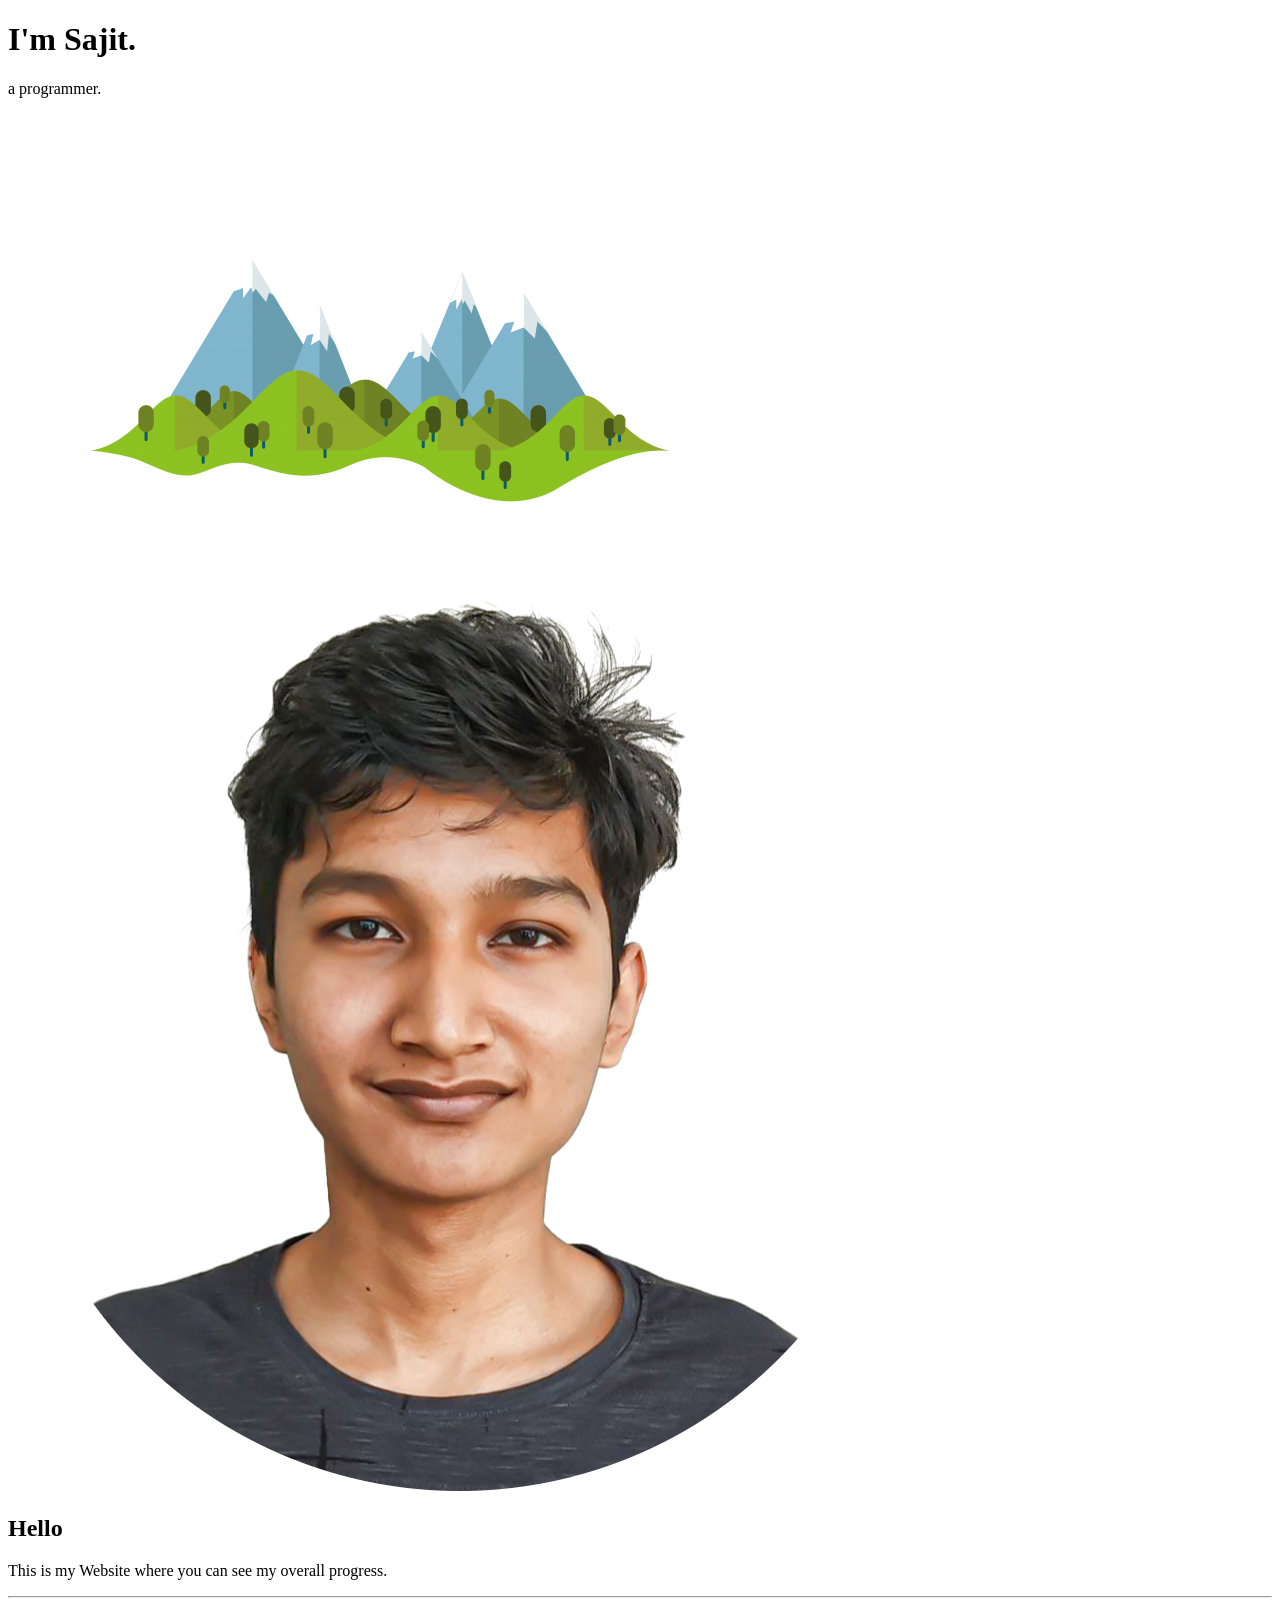
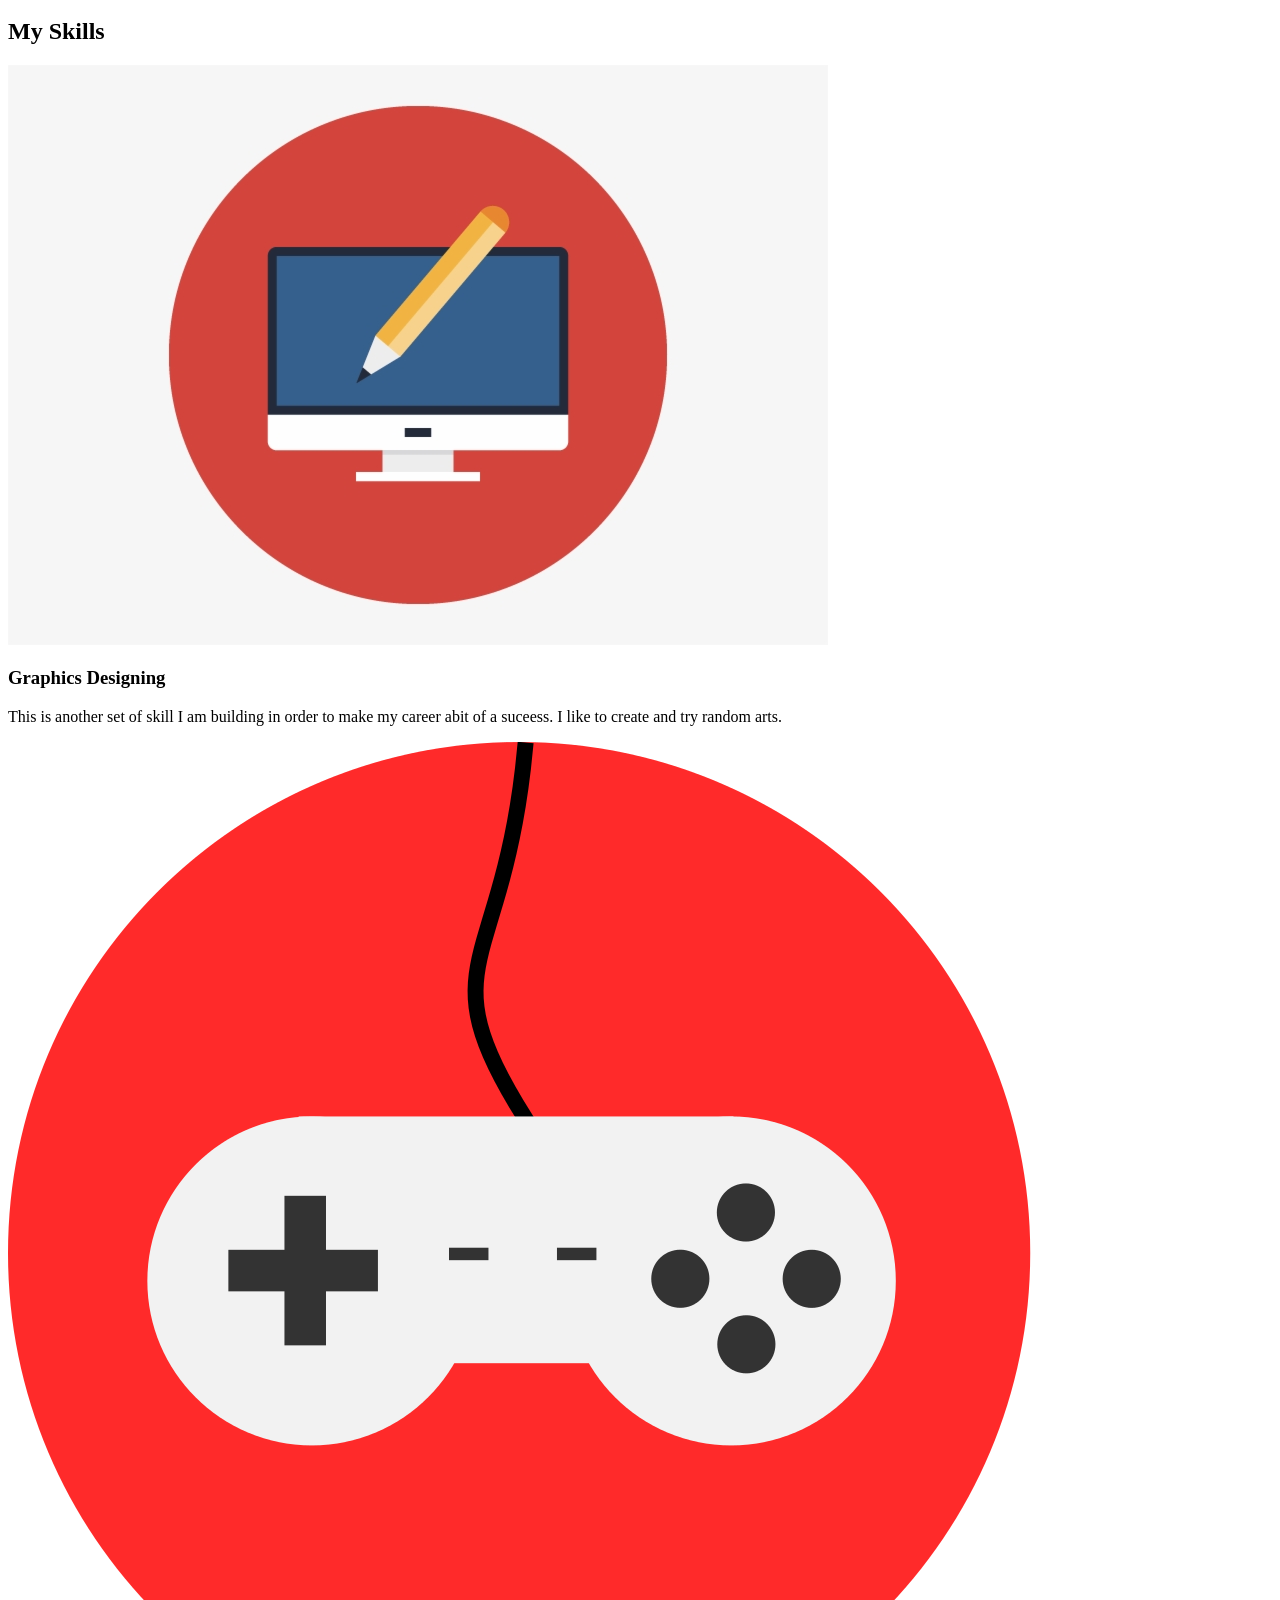
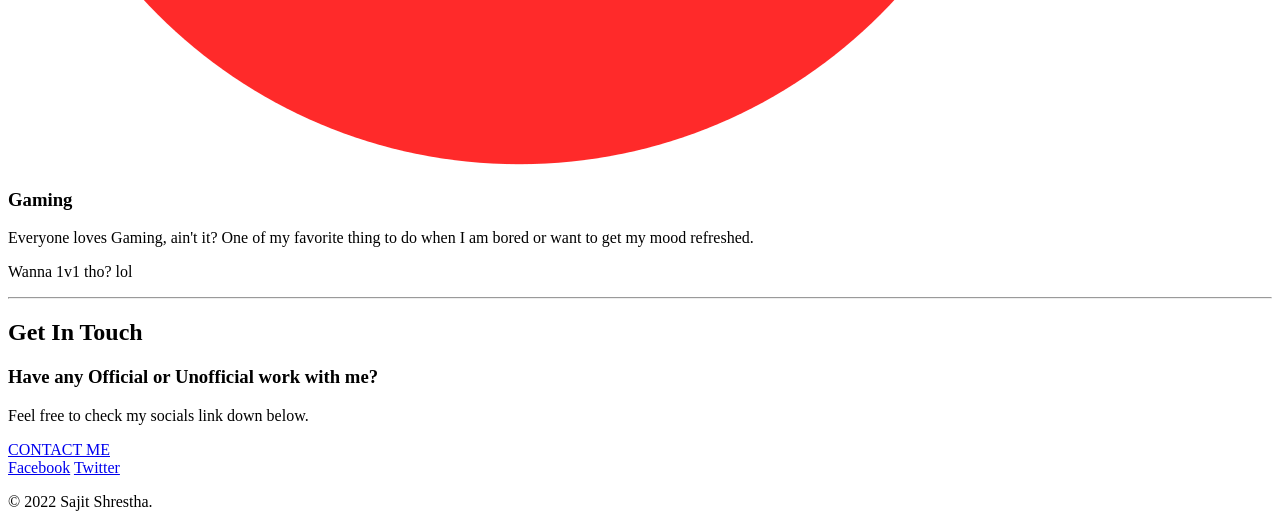
==== index.html @ 762455bf "Update index.html" ====
<!DOCTYPE html>
<html lang="en">
<head>
    <meta charset="UTF-8">
    <meta http-equiv="X-UA-Compatible" content="IE=edge">
    <meta name="viewport" content="width=device-width, initial-scale=1.0">
    <title>Sajit Shrestha</title>
<link rel="stylesheet" href="css/styles.css">
<link rel="icon" href="favicon.ico">
<link rel="preconnect" href="https://fonts.googleapis.com">
<link rel="preconnect" href="https://fonts.gstatic.com" crossorigin>
<link href="https://fonts.googleapis.com/css2?family=Merriweather:ital,wght@1,300&family=Sacramento&display=swap" rel="stylesheet">
</head>
<body>
    <div class="top-container">
        <h1>I'm Sajit.</h1>
        <p class="sub">a programmer.</p>
        <img src="kindpng_1345656.png" alt="mountains-img" class="mountain-img">
    </div>
    <div class="middle-container">
        <div class="profile">
          <img src="passport size photo-sajit-modified.png" alt="Sajit's photo" class="pic">
          <h2>Hello</h2>
        <p>This is my Website where you can see my overall progress.</p>
        </div>
        <hr>
        <div class="skills">
          <h2>My Skills</h2>
          <div class="skill-row">
            <img class="graph" src="grdesign.png" alt="Graphics-icon">
            <h3>Graphics Designing</h3>
            <p>This is another set of skill I am building in order to make my career abit of a suceess. I like to create and try random arts.</p>
          </div>
          <div class="skill-row">
            <img class="controller" src="Video-Game-Controller-Icon.svg.png" alt="Game-icon">
            <h3>Gaming</h3>
            <p>Everyone loves Gaming, ain't it? One of my favorite thing to do when I am bored or want to get my mood refreshed.</p>
            <p>Wanna 1v1 tho? lol</p>
        </div>
        </div>
        <hr>
        <div class="contact-me">
          <h2>Get In Touch</h2>
          <h3>Have any Official or Unofficial work with me?</h3>
          <p>Feel free to check my socials link down below.</p>
          <a href="mailto:sajitshrestha345@gmail.com">CONTACT ME</a>
        </div>
      </div>
      
      
      <div class="bottom-container">
        <a href="https://www.facebook.com/mesajit59" target="blank">Facebook</a>
        <a href="https://twitter.com/_aapkoachar_" target="blank">Twitter</a>
        <p>© 2022 Sajit Shrestha.</p>
      </div>
      
    
</body>
</html>
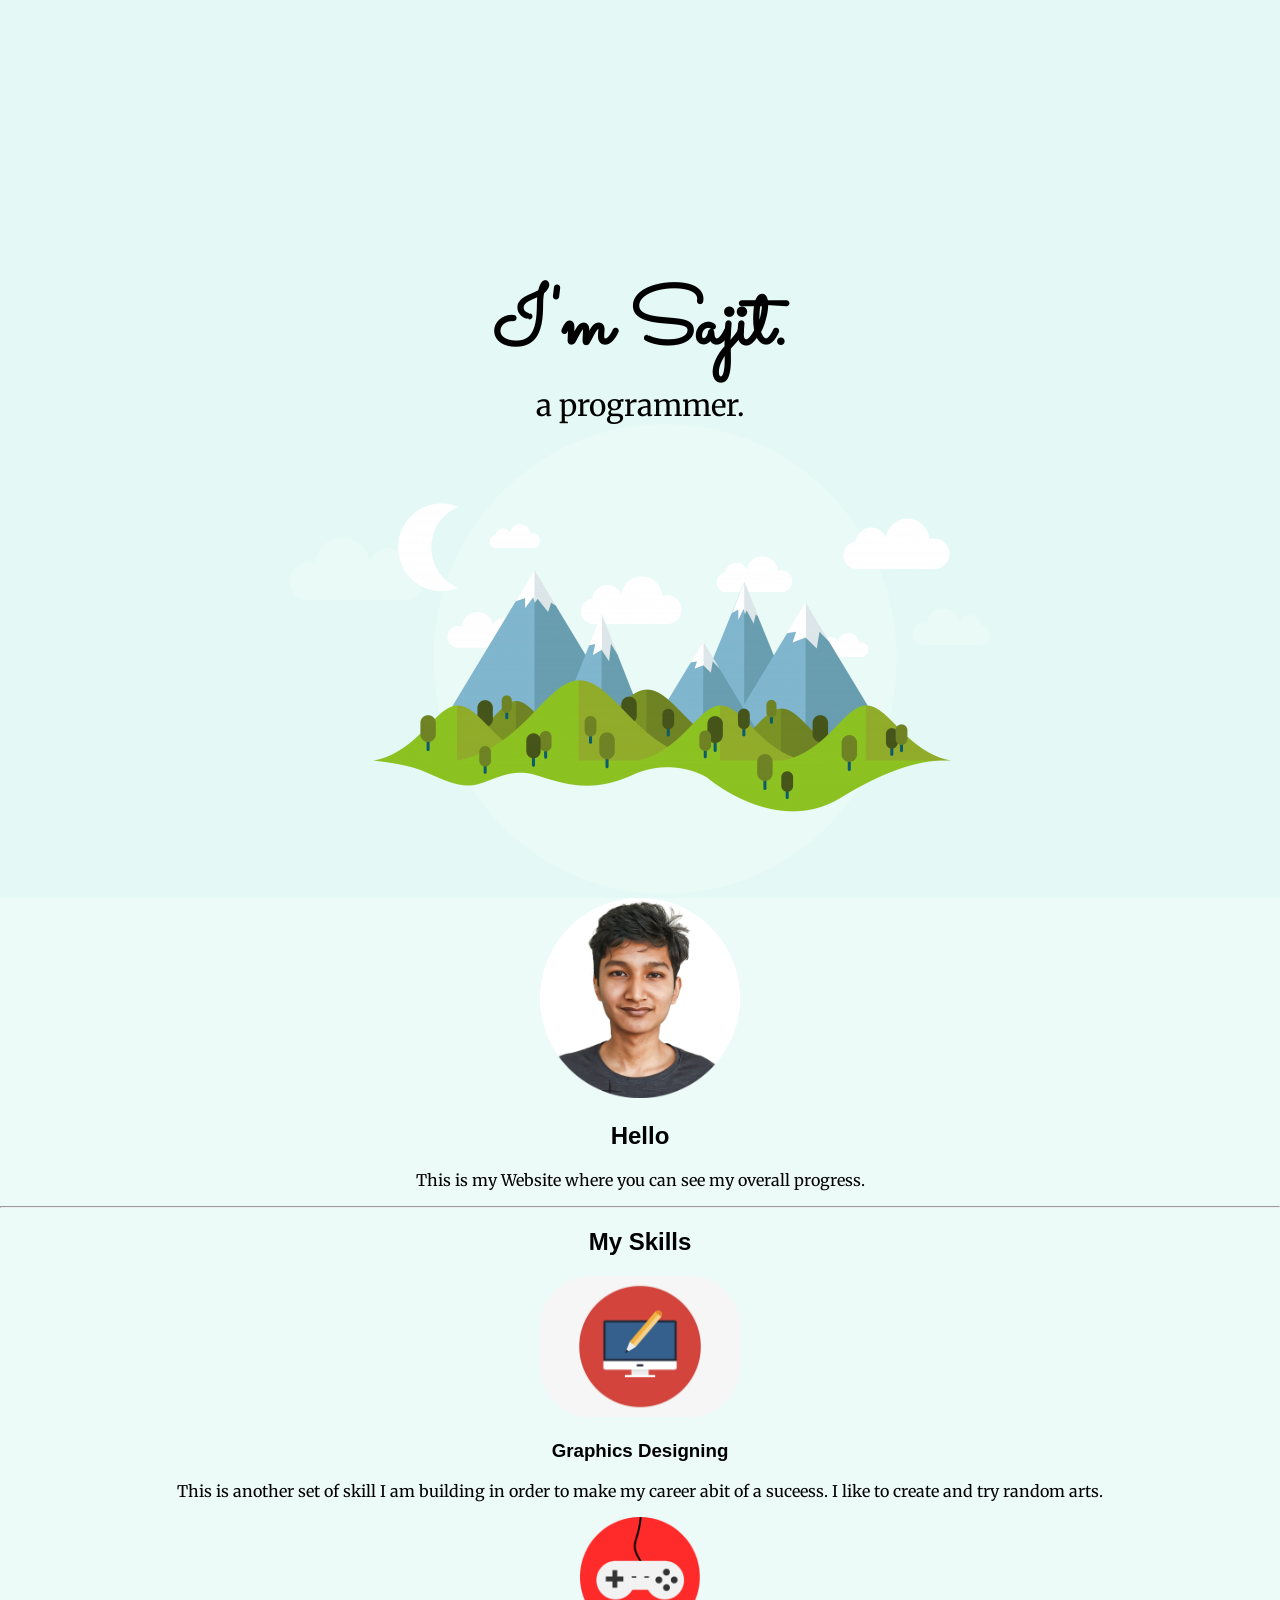
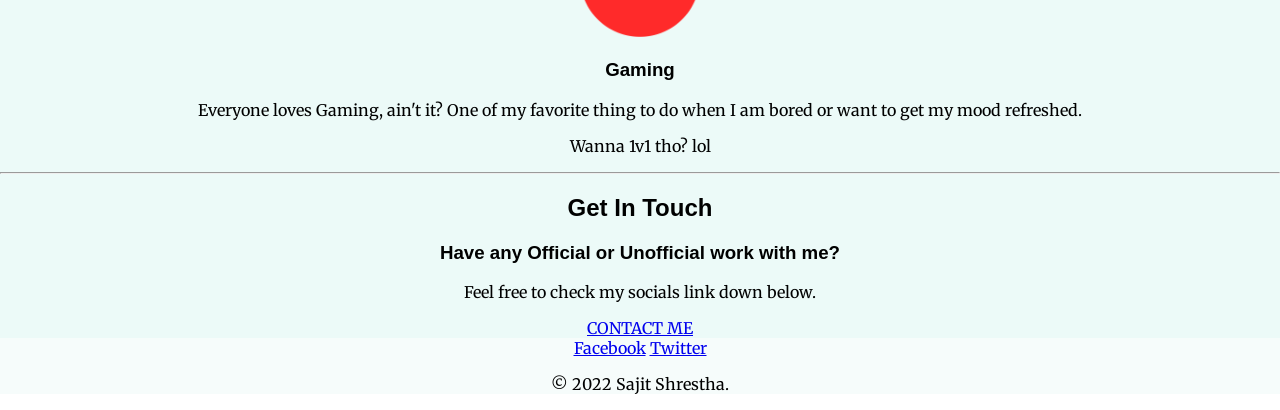
==== commit 2fd35b1b: "Update index.html" ====
--- a/index.html
+++ b/index.html
@@ -5,7 +5,7 @@
     <meta http-equiv="X-UA-Compatible" content="IE=edge">
     <meta name="viewport" content="width=device-width, initial-scale=1.0">
     <title>Sajit Shrestha</title>
-<link rel="stylesheet" href="css/styles.css">
+<link rel="stylesheet" href="styles.css">
 <link rel="icon" href="favicon.ico">
 <link rel="preconnect" href="https://fonts.googleapis.com">
 <link rel="preconnect" href="https://fonts.gstatic.com" crossorigin>
--- a/styles.css
+++ b/styles.css
@@ -0,0 +1,63 @@
+body{
+    margin:0;
+    text-align: center;
+    font-family: 'Merriweather', serif;
+
+
+}
+
+h1{
+    margin: 20px auto 0 auto;
+    font-size: 80px;
+    font-family: 'Sacramento', cursive;
+}
+
+h2{
+    font-family: 'Montserrat' , sans-serif;
+   
+}
+
+h3{
+    font-family: 'Montserrat' , sans-serif;
+}
+
+.sub{
+    font-size: 30px;
+    margin: 0 auto auto auto;
+}
+
+.top-container{
+    background-color: #e4f9f5;
+    position: relative;
+    padding: 250px 0 0 0;
+}
+
+.middle-container{
+background-color:#ecfaf8 ;
+}
+
+.bottom-container{
+    background-color:#f6fcfb
+}
+
+.mountain-img{
+    position:relative;
+
+}
+
+.pic{
+    border-radius: 50px;
+  width: 200px;
+}
+
+.graph{
+    border-radius: 50px;
+    width: 200px;
+}
+
+.controller{
+    border-radius: 50px;
+    width: 120px;
+}
+}
+
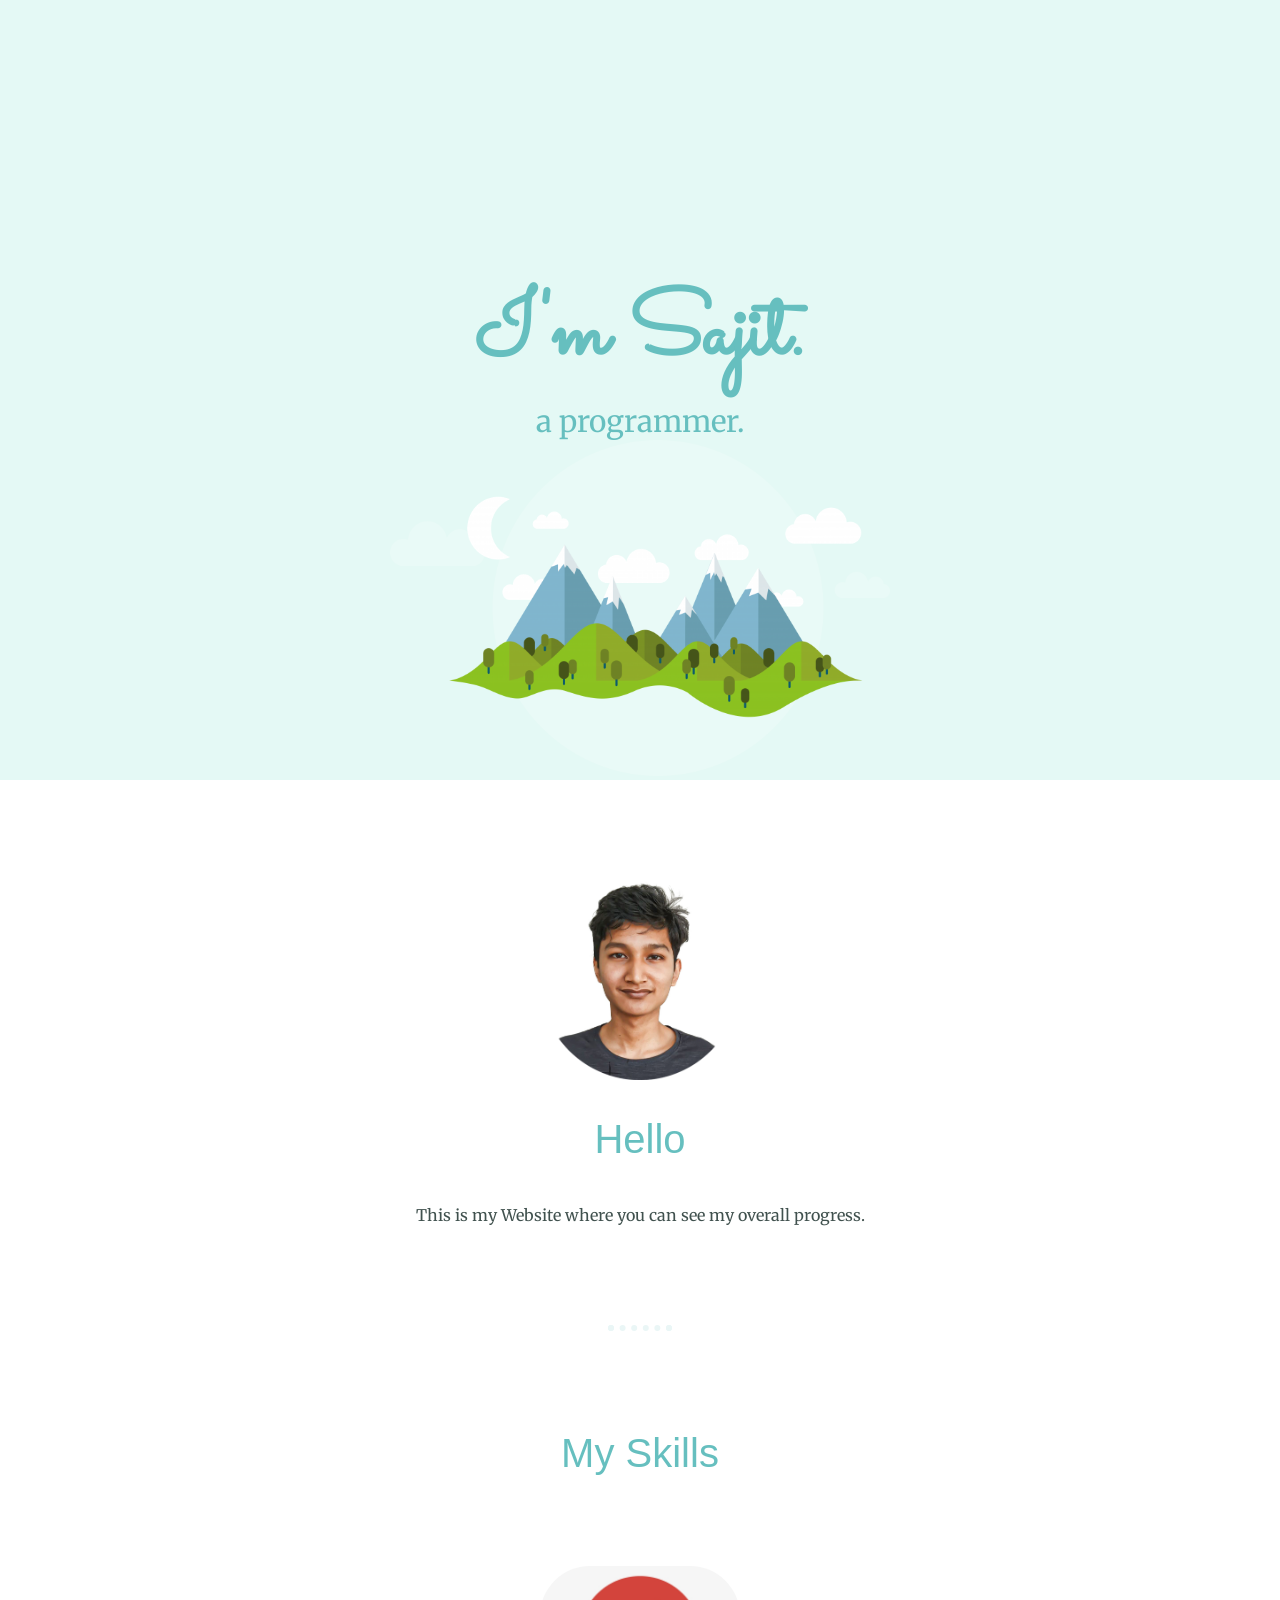
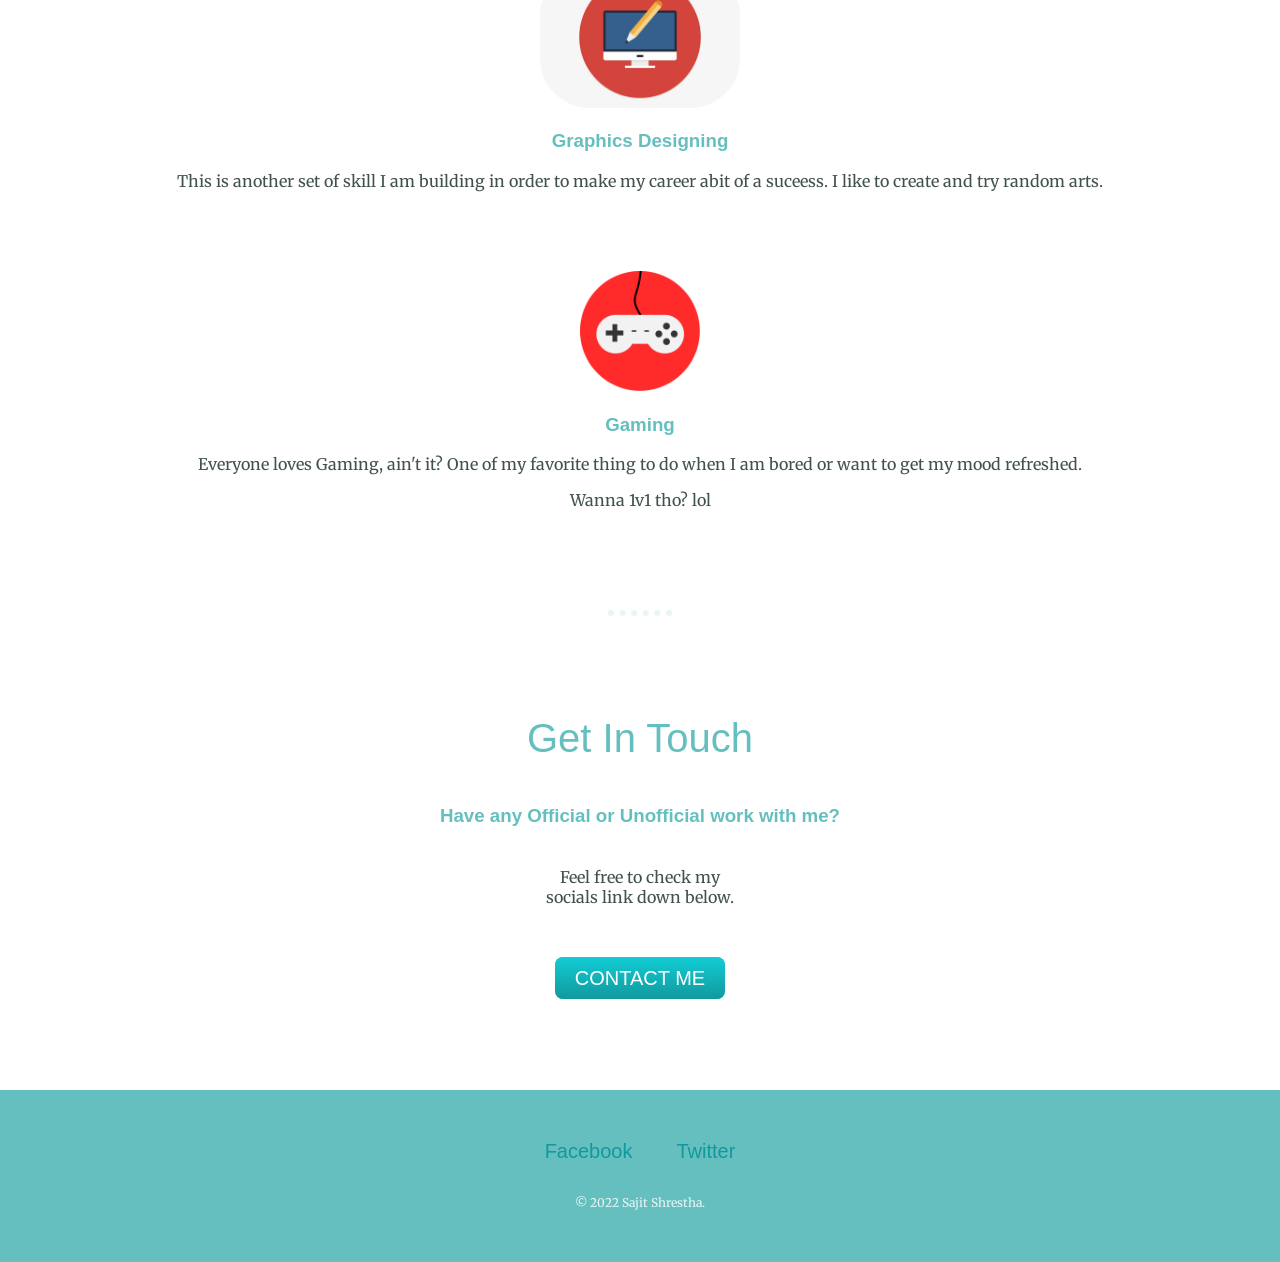
==== commit 71ce61f1: "Add files via upload" ====
--- a/index.html
+++ b/index.html
@@ -42,18 +42,18 @@
         <div class="contact-me">
           <h2>Get In Touch</h2>
           <h3>Have any Official or Unofficial work with me?</h3>
-          <p>Feel free to check my socials link down below.</p>
-          <a href="mailto:sajitshrestha345@gmail.com">CONTACT ME</a>
+          <p class="contact-me">Feel free to check my socials link down below.</p>
+          <a class="btn" href="mailto:sajitshrestha345@gmail.com">CONTACT ME</a>
         </div>
       </div>
       
       
       <div class="bottom-container">
-        <a href="https://www.facebook.com/mesajit59" target="blank">Facebook</a>
-        <a href="https://twitter.com/_aapkoachar_" target="blank">Twitter</a>
-        <p>© 2022 Sajit Shrestha.</p>
+        <a class="link" href="https://www.facebook.com/mesajit59" target="blank">Facebook</a>
+        <a class="link" href="https://twitter.com/_aapkoachar_" target="blank">Twitter</a>
+        <p class="copyright">© 2022 Sajit Shrestha.</p>
       </div>
       
     
 </body>
-</html> 
+</html> 
--- a/styles.css
+++ b/styles.css
@@ -2,29 +2,43 @@
     margin:0;
     text-align: center;
     font-family: 'Merriweather', serif;
-
+    padding: auto;
+color: #40514e;
 
 }
 
 h1{
     margin: 20px auto 0 auto;
-    font-size: 80px;
+    font-size: 5.625rem;
     font-family: 'Sacramento', cursive;
+    color: #66bfbf;
 }
 
 h2{
     font-family: 'Montserrat' , sans-serif;
-   
+    color: #66bfbf;
+    font-weight: normal;
+font-size: 2.5rem;
+     padding-bottom: 10px;
 }
+
 
 h3{
     font-family: 'Montserrat' , sans-serif;
+    color: #66bfbf;
 }
+
+p{
+    font-size: 1rem;
+}
+
 
 .sub{
     font-size: 30px;
     margin: 0 auto auto auto;
+    color: #66bfbf;
 }
+
 
 .top-container{
     background-color: #e4f9f5;
@@ -33,15 +47,17 @@
 }
 
 .middle-container{
-background-color:#ecfaf8 ;
+margin: 100px 0;
 }
 
 .bottom-container{
-    background-color:#f6fcfb
+    background-color:#66bfbf;
+    padding: 50px 0 20px;
 }
 
 .mountain-img{
-    position:relative;
+    border-radius: 50px;
+    width: 500px;
 
 }
 
@@ -53,11 +69,75 @@
 .graph{
     border-radius: 50px;
     width: 200px;
+    
 }
 
 .controller{
     border-radius: 50px;
     width: 120px;
 }
+
+.skill-row{
+    margin: 80px auto 80px auto;
 }
 
+hr{
+    border: dotted #eaf6f6 6px;
+    border-bottom: none;
+    width: 4%;
+    margin: 100px auto;
+}
+
+a{
+    color: #11999e;
+    font-family: 'Montserrat' , sans-serif;
+    margin: 10px 20px;
+    text-decoration: none;
+}
+
+a:hover{
+    color: #eaf6f6;
+}
+
+.copyright{
+    color: #eaf6f6;
+    font-size: 0.75rem;
+    padding: 20px 0;
+}
+
+.link{
+    font-size: 1.25rem;
+}
+
+.contact-me{
+    width: 40%;
+    margin: 40px auto 60px;
+}
+
+.btn {
+    background: #11cdd4;
+    background-image: -webkit-linear-gradient(top, #11cdd4, #11999e);
+    background-image: -moz-linear-gradient(top, #11cdd4, #11999e);
+    background-image: -ms-linear-gradient(top, #11cdd4, #11999e);
+    background-image: -o-linear-gradient(top, #11cdd4, #11999e);
+    background-image: linear-gradient(to bottom, #11cdd4, #11999e);
+    -webkit-border-radius: 8;
+    -moz-border-radius: 8;
+    border-radius: 8px;
+    font-family: 'Montserrat' , sans-serif;
+    color: #ffffff;
+    font-size: 20px;
+    padding: 10px 20px 10px 20px;
+    text-decoration: none;
+  }
+  
+  .btn:hover {
+    background: #30e3cb;
+    background-image: -webkit-linear-gradient(top, #30e3cb, #2bd4ad );
+    background-image: -moz-linear-gradient(top, #30e3cb, #2bd4ad );
+    background-image: -ms-linear-gradient(top, #30e3cb, #2bd4ad );
+    background-image: -o-linear-gradient(top, #30e3cb, #2bd4ad );
+    background-image: linear-gradient(to bottom, #30e3cb, #2bd4ad );
+    text-decoration: none;
+  }
+
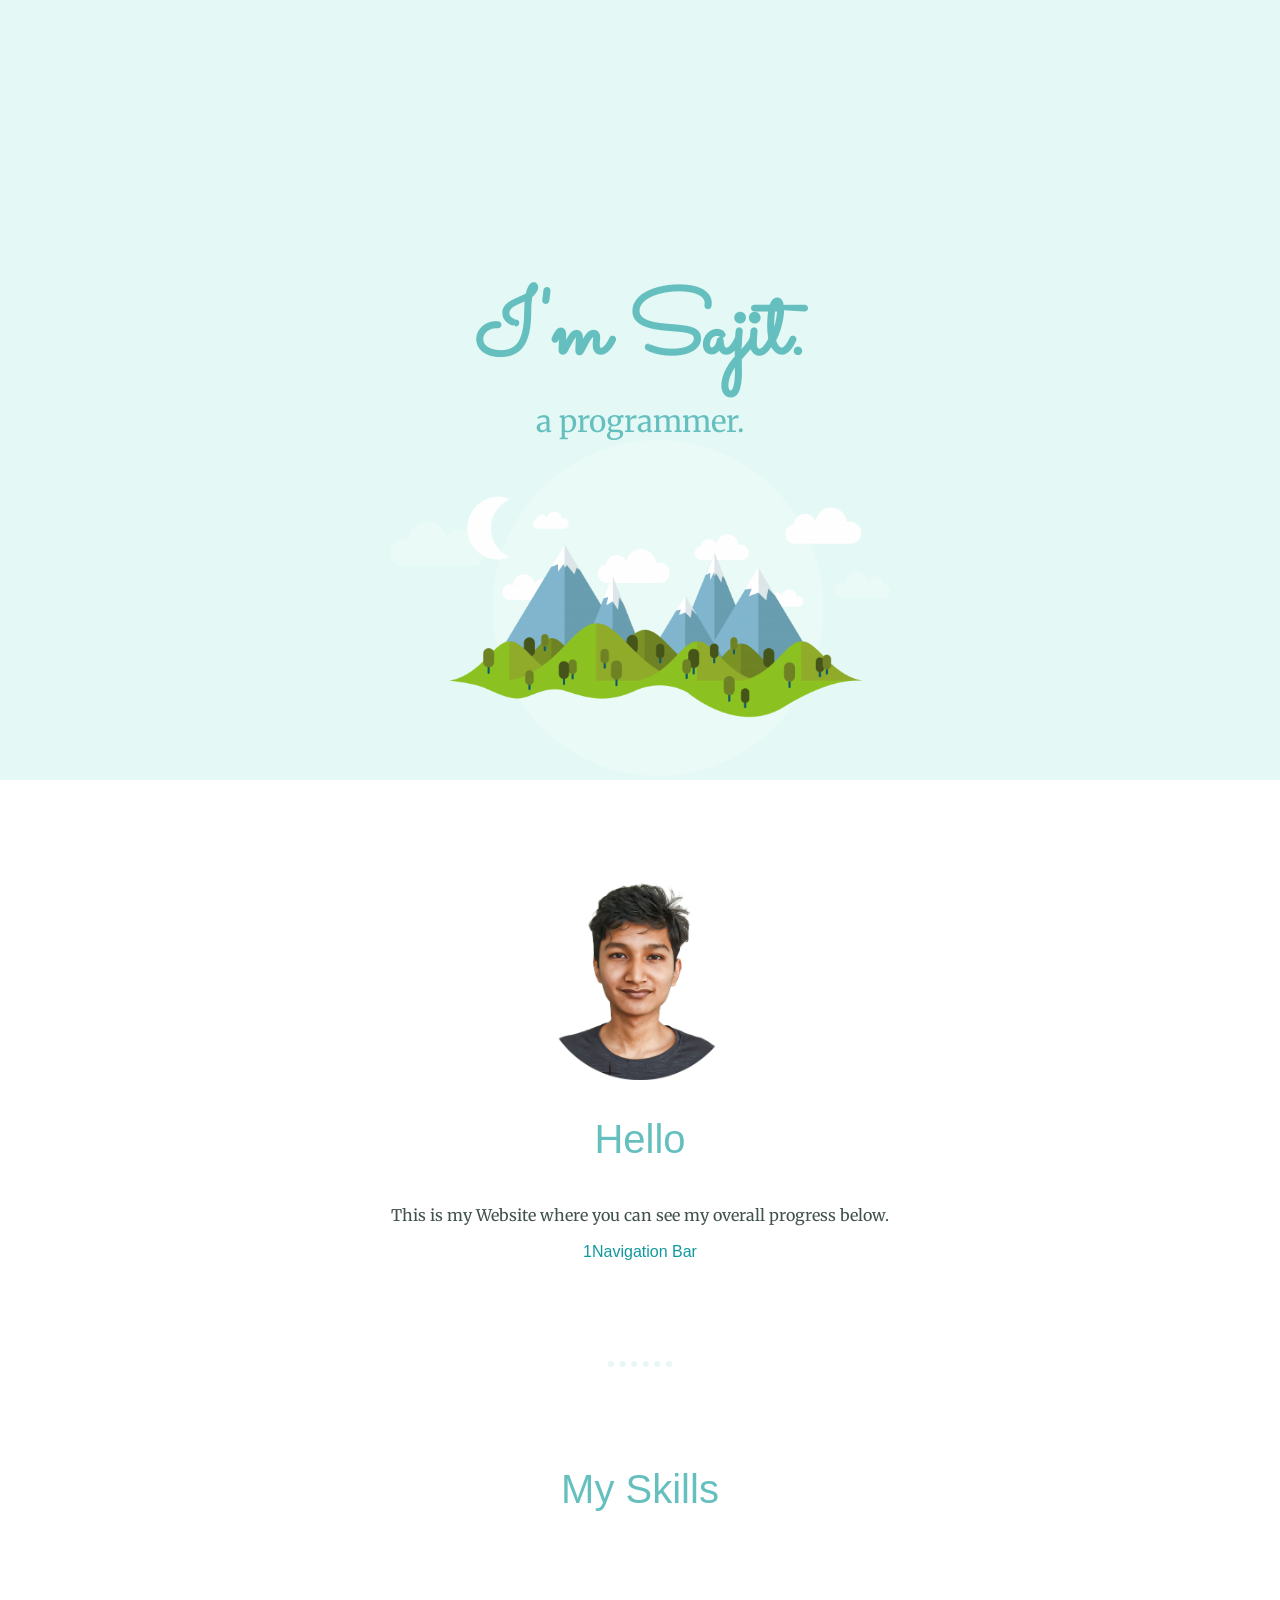
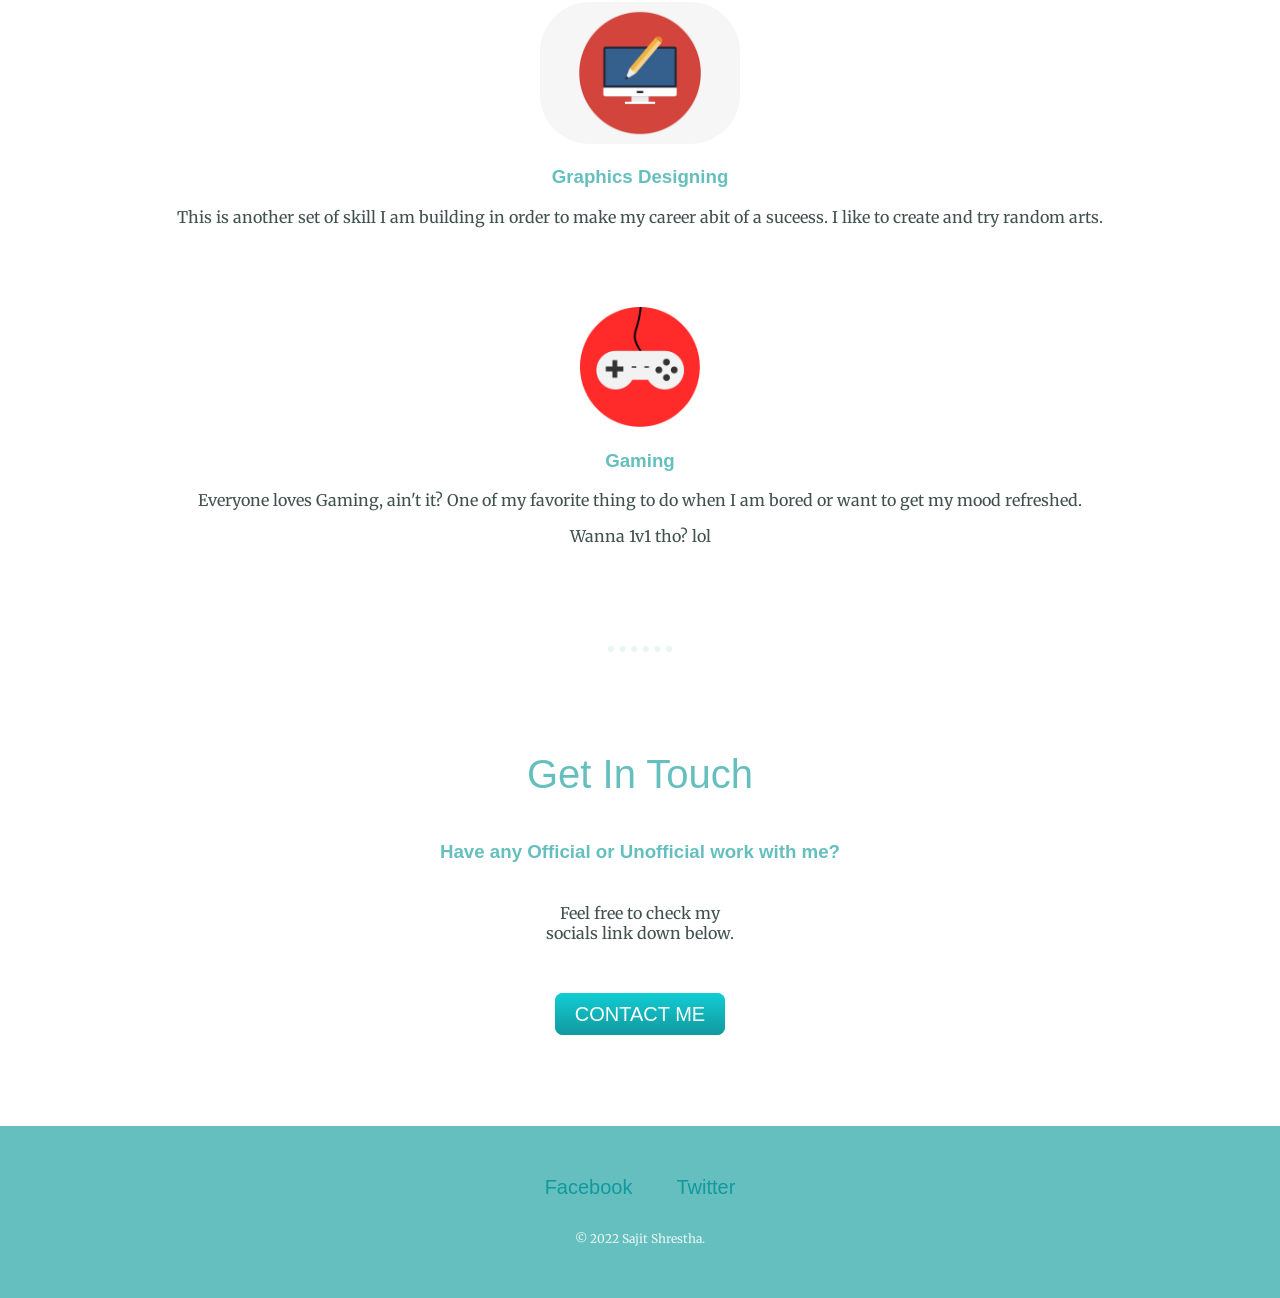
==== commit f72fbf6a: "Add files via upload" ====
--- a/index.html
+++ b/index.html
@@ -1,17 +1,17 @@
 <!DOCTYPE html>
 <html lang="en">
-<head>
+ <head>
     <meta charset="UTF-8">
     <meta http-equiv="X-UA-Compatible" content="IE=edge">
     <meta name="viewport" content="width=device-width, initial-scale=1.0">
     <title>Sajit Shrestha</title>
-<link rel="stylesheet" href="styles.css">
-<link rel="icon" href="favicon.ico">
-<link rel="preconnect" href="https://fonts.googleapis.com">
-<link rel="preconnect" href="https://fonts.gstatic.com" crossorigin>
-<link href="https://fonts.googleapis.com/css2?family=Merriweather:ital,wght@1,300&family=Sacramento&display=swap" rel="stylesheet">
-</head>
-<body>
+    <link rel="stylesheet" href="styles.css">
+    <link rel="icon" href="favicon.ico">
+    <link rel="preconnect" href="https://fonts.googleapis.com">
+    <link rel="preconnect" href="https://fonts.gstatic.com" crossorigin>
+    <link href="https://fonts.googleapis.com/css2?family=Merriweather:ital,wght@1,300&family=Sacramento&display=swap" rel="stylesheet">
+ </head>
+ <body>
     <div class="top-container">
         <h1>I'm Sajit.</h1>
         <p class="sub">a programmer.</p>
@@ -21,7 +21,8 @@
         <div class="profile">
           <img src="passport size photo-sajit-modified.png" alt="Sajit's photo" class="pic">
           <h2>Hello</h2>
-        <p>This is my Website where you can see my overall progress.</p>
+        <p>This is my Website where you can see my overall progress below.</p>
+        <a class="navigation" href="nav.html">1Navigation Bar</a>
         </div>
         <hr>
         <div class="skills">
@@ -55,5 +56,5 @@
       </div>
       
     
-</body>
+ </body>
 </html> 
--- a/styles.css
+++ b/styles.css
@@ -141,3 +141,7 @@
     text-decoration: none;
   }
 
+  .navigation:hover{
+      color: #19bac0;
+  }
+
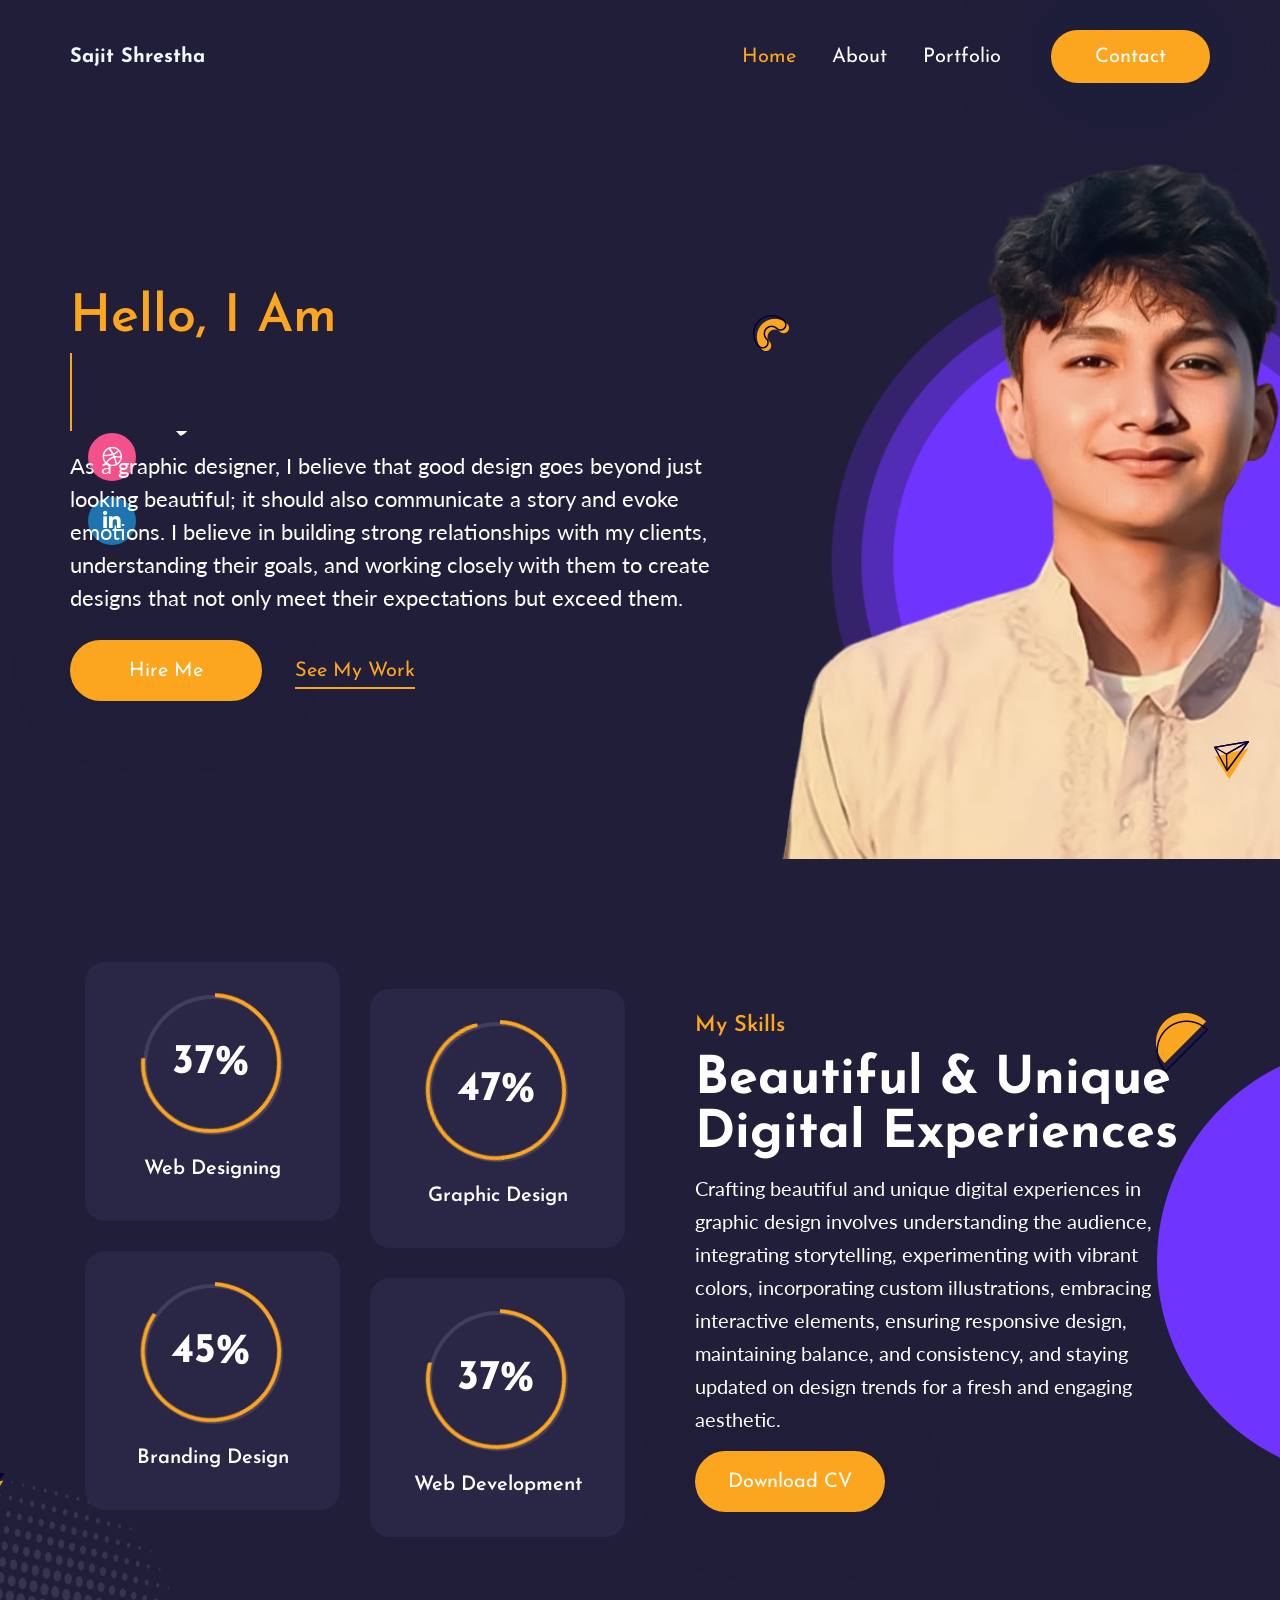
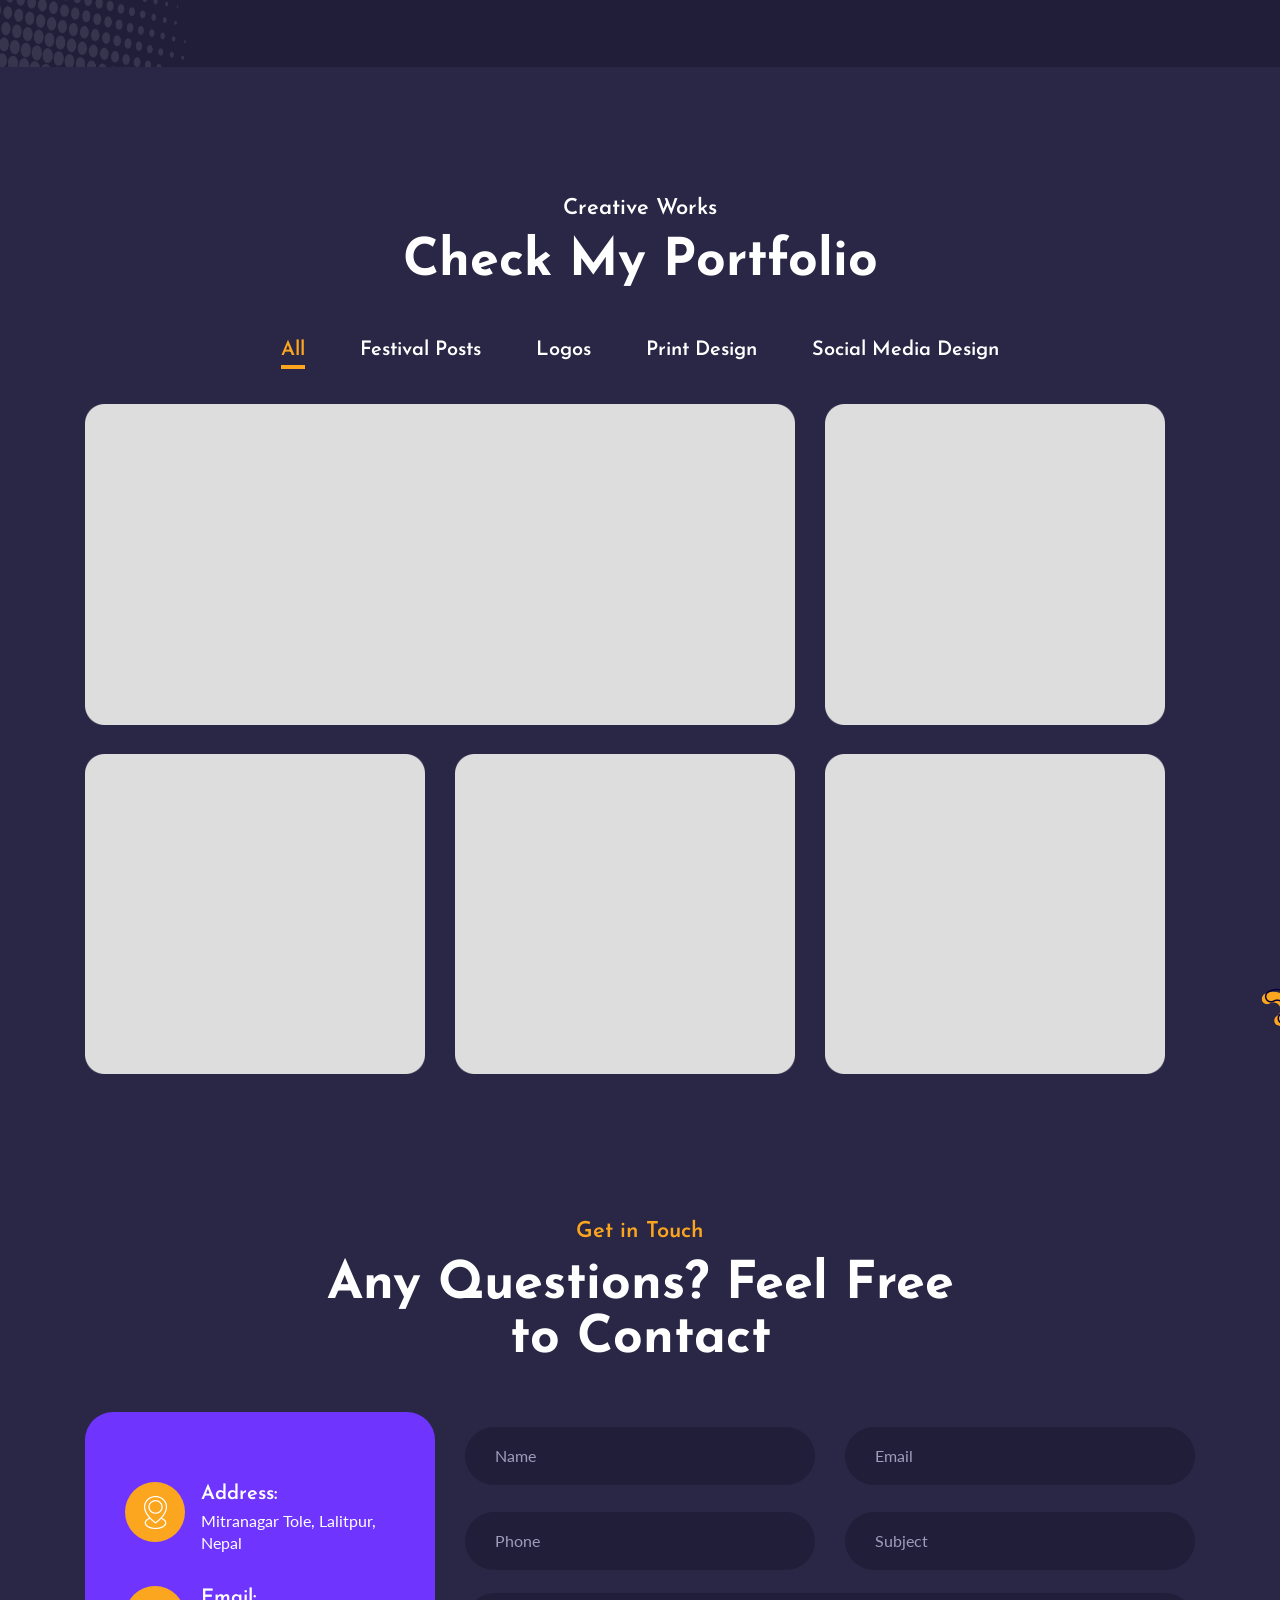
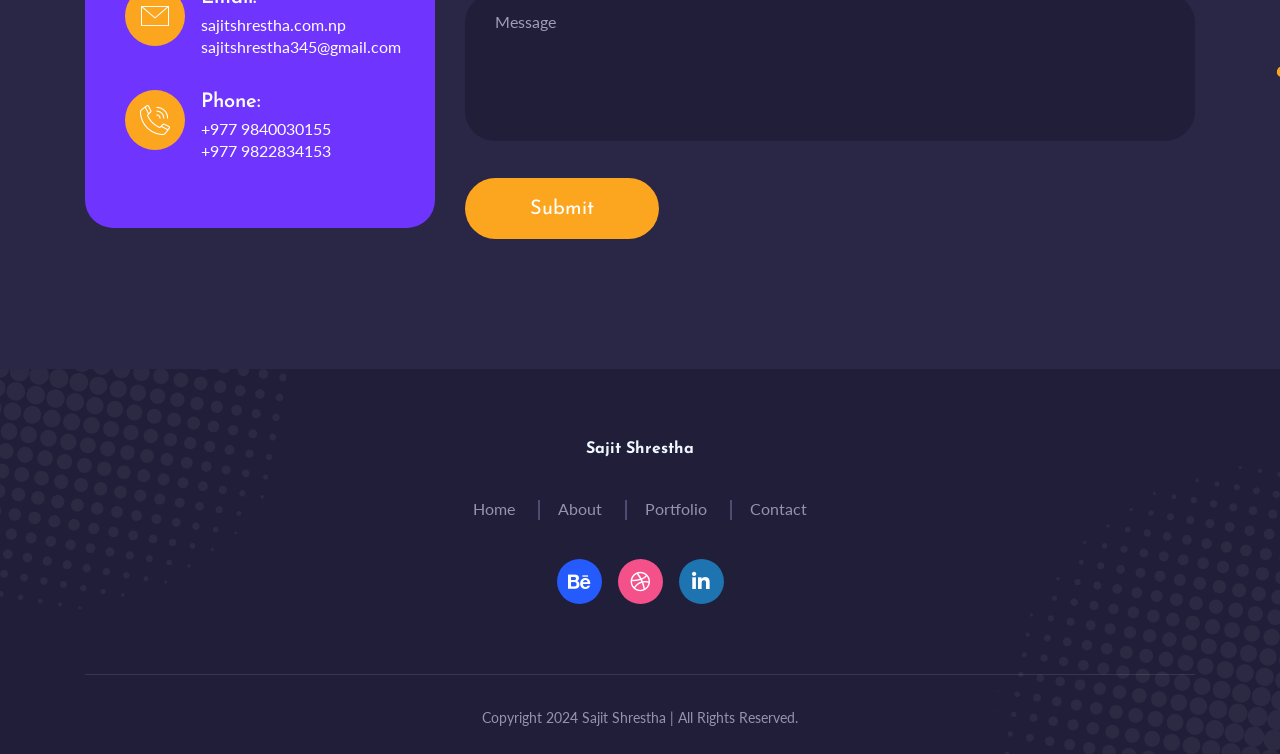
==== commit 5cd684d5: "add website" ====
--- a/index.html
+++ b/index.html
@@ -1,60 +1,644 @@
-<!DOCTYPE html>
-<html lang="en">
- <head>
-    <meta charset="UTF-8">
-    <meta http-equiv="X-UA-Compatible" content="IE=edge">
-    <meta name="viewport" content="width=device-width, initial-scale=1.0">
-    <title>Sajit Shrestha</title>
-    <link rel="stylesheet" href="styles.css">
-    <link rel="icon" href="favicon.ico">
-    <link rel="preconnect" href="https://fonts.googleapis.com">
-    <link rel="preconnect" href="https://fonts.gstatic.com" crossorigin>
-    <link href="https://fonts.googleapis.com/css2?family=Merriweather:ital,wght@1,300&family=Sacramento&display=swap" rel="stylesheet">
- </head>
- <body>
-    <div class="top-container">
-        <h1>I'm Sajit.</h1>
-        <p class="sub">a programmer.</p>
-        <img src="kindpng_1345656.png" alt="mountains-img" class="mountain-img">
-    </div>
-    <div class="middle-container">
-        <div class="profile">
-          <img src="passport size photo-sajit-modified.png" alt="Sajit's photo" class="pic">
-          <h2>Hello</h2>
-        <p>This is my Website where you can see my overall progress below.</p>
-        <a class="navigation" href="nav.html">1Navigation Bar</a>
-        </div>
-        <hr>
-        <div class="skills">
-          <h2>My Skills</h2>
-          <div class="skill-row">
-            <img class="graph" src="grdesign.png" alt="Graphics-icon">
-            <h3>Graphics Designing</h3>
-            <p>This is another set of skill I am building in order to make my career abit of a suceess. I like to create and try random arts.</p>
-          </div>
-          <div class="skill-row">
-            <img class="controller" src="Video-Game-Controller-Icon.svg.png" alt="Game-icon">
-            <h3>Gaming</h3>
-            <p>Everyone loves Gaming, ain't it? One of my favorite thing to do when I am bored or want to get my mood refreshed.</p>
-            <p>Wanna 1v1 tho? lol</p>
-        </div>
-        </div>
-        <hr>
-        <div class="contact-me">
-          <h2>Get In Touch</h2>
-          <h3>Have any Official or Unofficial work with me?</h3>
-          <p class="contact-me">Feel free to check my socials link down below.</p>
-          <a class="btn" href="mailto:sajitshrestha345@gmail.com">CONTACT ME</a>
-        </div>
-      </div>
-      
-      
-      <div class="bottom-container">
-        <a class="link" href="https://www.facebook.com/mesajit59" target="blank">Facebook</a>
-        <a class="link" href="https://twitter.com/_aapkoachar_" target="blank">Twitter</a>
-        <p class="copyright">© 2022 Sajit Shrestha.</p>
-      </div>
-      
-    
- </body>
-</html> +<!DOCTYPE html>
+<html lang="zxx">
+   <head>
+      <meta name="viewport" content="width=device-width, initial-scale=1">
+      <meta http-equiv="Content-Type" content="text/html; charset=utf-8"/>
+      <link rel="stylesheet" href="assets/css/animate.css">
+      <link rel="stylesheet" href="https://pro.fontawesome.com/releases/v5.10.0/css/all.css" integrity="sha384-AYmEC3Yw5cVb3ZcuHtOA93w35dYTsvhLPVnYs9eStHfGJvOvKxVfELGroGkvsg+p" crossorigin="anonymous"/>
+      <link rel="stylesheet" href="assets/bootstarp/bootstrap.min.css">
+      <link rel="stylesheet" href="assets/css/super-classes.css">
+      <link rel="stylesheet" href="assets/css/style.css">
+      <link rel="stylesheet" href="assets/css/mobile.css">
+      <title>Sajit Shrestha</title>
+   </head>
+   <body>
+      <!---header-and-banner-section-->
+      <div class="header-and-banner-con w-100 float-left position-relative">
+         <div class="header-and-banner-inner-con">
+            <header class="main-header">
+               <!--navbar-start-->
+               <div class="container pl-0 pr-0">
+                  <div class="header-con">
+                     <nav class="navbar navbar-expand-lg navbar-light p-0">
+                        <a class="navbar-brand p-0" href="index.html">
+                           <b style="color: aliceblue;">Sajit Shrestha</b>
+                        <!-- <img src="assets/image/logo-img.png" alt="logo-img" class="img-fluid">  -->
+                        </a>
+                        <button class="navbar-toggler p-0 collapsed" type="button" data-toggle="collapse" data-target="#navbarSupportedContent" aria-controls="navbarSupportedContent" aria-expanded="false" aria-label="Toggle navigation">
+                        <span class="navbar-toggler-icon"></span>
+                        <span class="navbar-toggler-icon"></span>
+                        <span class="navbar-toggler-icon"></span>
+                        </button>
+                        <div class="collapse navbar-collapse justify-content-end" id="navbarSupportedContent">
+                           <ul class="navbar-nav ml-auto">
+                              <li class="nav-item active pl-0">
+                                 <a class="nav-link p-0 is-active" href="index.html">Home<span class="sr-only">(current)</span></a>
+                              </li>
+                           
+                              <li class="nav-item">
+                                 <a class="nav-link p-0" href="#about-con">About</a>
+                              </li>
+                              <li class="nav-item">
+                                 <a class="nav-link p-0" href="#Portfolio">Portfolio</a>
+                              </li>
+                              
+                  
+                           </ul>
+                           <div class="d-inline-block contact">
+                              <a href="#Contact">Contact</a>
+                           </div>
+                        </div>
+                     </nav>
+                  </div>
+               </div>
+               <!--navbar-end-->
+            </header>
+            <section class="banner-main-con" id="home">
+               <div class="container pl-0 pr-0">
+                  <!--banner-start-->
+                  <div class="footer-social-icon banner-social-icon mb-0">
+                     <ul class="mb-0 list-unstyled">
+                        <li class="">
+                           <a href="https://www.behance.net/sajitshrestha"><i class="fab fa-behance d-flex align-items-center justify-content-center"></i></a>
+                        </li>
+                        <li class="mt-3 mb-3">
+                           <a href="https://dribbble.com/mesajit"><i class="fab fa-dribbble d-flex align-items-center justify-content-center ml-0 mr-0 "></i></a>
+                        </li>
+                        <li class="">
+                           <a href="https://www.linkedin.com/in/sajitshrestha/"><i class="fab fa-linkedin-in d-flex align-items-center justify-content-center"></i></a>
+                        </li>
+                     </ul>
+                  </div>
+                  <div class="banner-con text-lg-left text-center">
+                     <div class="row">
+                        <div class="col-lg-7 col-sm-12 d-flex justify-content-center flex-column">
+                           <div class="banner-left-con wow slideInLeft">
+                              <div class="banner-heading">
+                                 <h2>Hello, I Am</h2>                                 
+                                 <ul class="dynamic-txts">
+                                    <li><h1>Sajit Shrestha</h1></li>
+                                    <li><h1>Sajit Shrestha</h1></li>
+                                    <li><h1>Sajit Shrestha</h1></li>
+                                    <li><h1>Sajit Shrestha</h1></li>
+                                  </ul>
+                                 <p>As a graphic designer, I believe that good design goes beyond just looking beautiful; it should also communicate a story and evoke emotions. I believe in building strong relationships with my clients, understanding their goals, and working closely with them to create designs that not only meet their expectations but exceed them.
+                                 </p>
+                              </div>
+                              <div class="banner-btn generic-btn d-inline-block">
+                                 <a href="#Contact">Hire Me</a>
+                              </div>
+                              <a href="#Portfolio" class="See-btn">See My Work</a>
+                           </div>
+                        </div>
+                        <div class="col-lg-5 col-sm-12">
+                           <div class="banner-right-con position-relative wow slideInRight" id="banner-right-con">
+                              <figure class="mb-0">
+                                 <img src="assets/image/PROFILESAJIT-PNG.png" alt="banner-right-img" id="banner-right-img">
+                              </figure>
+                           
+                           
+                              <div class="cursor"></div>
+                              <div class="cursor2"></div>
+                           </div>
+                        </div>
+                     </div>
+                  </div>
+                  <!--banner-end-->
+               </div>
+            </section>
+         </div>
+      </div>
+      <!---header-and-banner-section-->
+      <!-- skill section -->
+      <section class="w-100 float-left skill-con padding-top padding-bottom position-relative" id="about-con">
+         <figure class="mb-0 myskils">
+            <img src="./assets/image/myskills-left-img.png" alt="">
+         </figure>
+         <div class="container">
+            <div class="skill-inner-con position-relative">
+               <div class="row">
+                  <div class="col-lg-6 order-lg-0 order-2">
+                     <div class="skill-left-con text-center wow slideInLeft" >
+                        <div class="row service-skill-sttaf-con">
+                           <div class="col-lg-6 col-md-6 col-sm-6 col-12">
+                              <div class="skill-left-item-con">
+                                 <div class="circle-wrap firstPercentage">
+                                    <div class="circle">
+                                       <div class="mask full">
+                                          <div class="fill"></div>
+                                       </div>
+                                       <div class="mask half">
+                                          <div class="fill"></div>
+                                       </div>
+                                       <div class="inside-circle">
+                                          <div class="service-skill-sttaf-item-con">
+                                             <div class="service-skill-sttaf-item-title service-skill-sttaf-item1-con d-flex align-items-center justify-content-center">
+                                                <h4 class="d-table-cell align-middle mb-0 text-center count">70</h4>
+                                                <span class="static-txt2">%</span>
+                                             </div>
+                                          </div>
+                                       </div>
+                                    </div>
+                                 </div>
+                                 <div class="service-skill-sttaf-item-heading">
+                                    <p class="mb-0">Web Designing</p>
+                                 </div>
+                              </div>
+                           </div>
+                           <div class="col-lg-6 col-md-6 col-sm-6 col-12">
+                              <div class="skill-left-item-con">
+                                 <div class="circle-wrap secondPercentage">
+                                    <div class="circle">
+                                       <div class="mask full">
+                                          <div class="fill"></div>
+                                       </div>
+                                       <div class="mask half">
+                                          <div class="fill"></div>
+                                       </div>
+                                       <div class="inside-circle">
+                                          <div class="service-skill-sttaf-item-con">
+                                             <div class="service-skill-sttaf-item-title service-skill-sttaf-item2-con text-center d-flex align-items-center justify-content-center">
+                                                <h4 class=" mb-0 text-center count">90</h4>
+                                                <span class=" static-txt2">%</span>
+                                             </div>
+                                          </div>
+                                       </div>
+                                    </div>
+                                 </div>
+                                 <div class="service-skill-sttaf-item-heading">
+                                    <p class="mb-0">Graphic Design</p>
+                                 </div>
+                              </div>
+                           </div>
+                        </div>
+                        <div class="row service-skill-sttaf-con">
+                           <div class="col-lg-6 col-md-6 col-sm-6 col-12">
+                              <div class="skill-left-item-con">
+                                 <div class="circle-wrap thirdPercentage">
+                                    <div class="circle">
+                                       <div class="mask full">
+                                          <div class="fill"></div>
+                                       </div>
+                                       <div class="mask half">
+                                          <div class="fill"></div>
+                                       </div>
+                                       <div class="inside-circle">
+                                          <div class="service-skill-sttaf-item-con">
+                                             <div class="service-skill-sttaf-item-title service-skill-sttaf-item1-con d-flex align-items-center justify-content-center">
+                                                <h4 class="d-table-cell align-middle mb-0 text-center count">85</h4>
+                                                <span class="static-txt2">%</span>
+                                             </div>
+                                          </div>
+                                       </div>
+                                    </div>
+                                 </div>
+                                 <div class="service-skill-sttaf-item-heading">
+                                    <p class="mb-0">Branding Design</p>
+                                 </div>
+                              </div>
+                           </div>
+                           <div class="col-lg-6 col-md-6 col-sm-6 col-12 ">
+                              <div class="skill-left-item-con">
+                                 <div class="circle-wrap fourPercentage">
+                                    <div class="circle">
+                                       <div class="mask full">
+                                          <div class="fill"></div>
+                                       </div>
+                                       <div class="mask half">
+                                          <div class="fill"></div>
+                                       </div>
+                                       <div class="inside-circle">
+                                          <div class="service-skill-sttaf-item-con">
+                                             <div class="service-skill-sttaf-item-title service-skill-sttaf-item2-con text-center d-flex align-items-center justify-content-center">
+                                                <h4 class=" mb-0 text-center count">70</h4>
+                                                <span class=" static-txt2">%</span>
+                                             </div>
+                                          </div>
+                                       </div>
+                                    </div>
+                                 </div>
+                                 <div class="service-skill-sttaf-item-heading">
+                                    <p class="mb-0">Web Development</p>
+                                 </div>
+                              </div>
+                           </div>
+                        </div>
+                     </div>
+                  </div>
+                  <div class="col-lg-6 d-flex align-items-center">
+                     <div class="skill-right-con wow slideInRight" >
+                        <h6>My Skills</h6>
+                        <h2>Beautiful & Unique
+                           Digital Experiences
+                        </h2>
+                        <p>Crafting beautiful and unique digital experiences in graphic design involves understanding the audience, integrating storytelling, experimenting with vibrant colors, incorporating custom illustrations, embracing interactive elements, ensuring responsive design, maintaining balance, and consistency, and staying updated on design trends for a fresh and engaging aesthetic.
+                        </p>
+                        
+                        <div class="generic-btn download-bnt">
+                           <a href="https://drive.google.com/file/d/13hj0HGy-HUSV3rGAJ256QIoV9aJF6dVR/view?usp=drive_link" id="downloadImg" onclick="downloadImage()">Download CV</a>                  
+                        </div>
+                     </div>
+                  </div>
+               </div>
+            </div>
+         </div>
+      </section>
+      <!-- skill section -->
+      <!-- portfolio section -->
+      <section class="w-100 float-left portfolio-con padding-top" id="Portfolio">
+         <div class="container">
+            <div class="generic-title text-center">
+               <h6 class="text-white">Creative Works</h6>
+               <h2 class="mb-0 text-white">Check My Portfolio</h2>
+            </div>
+            <div id="myBtnContainer" class="text-center">
+               <button class=" active active_button" onclick="filterSelection('all')"> All </button>
+               <button class="" onclick="filterSelection('cars')">Festival Posts </button>
+               <button class="" onclick="filterSelection('animals')">Logos</button>
+               <button class="" onclick="filterSelection('fruits')"> Print Design </button>
+               <button class="" onclick="filterSelection('colors')">Social Media Design</button>
+            </div>
+         </div>
+      </section>
+      <!-- portfolio section -->
+      <!-- portfolio section -->
+      <section class="w-100 float-left portfolio-body-con position-relative">
+         <div class="container">
+            <div class="portfolio-img-con position-relative w-100 float-left wow fadeInUp" >
+               <div class="filterDiv cars position-relative">
+                  <a href="#" data-toggle="modal" data-target="#modalWPWAF">
+                     <div class="portfolio-img position-relative">
+                        <figure>
+                           <img src="assets/image/portfolio-img1.png" alt="portfolio-img1" class="img-fluid"> 
+                        </figure>
+                     </div>
+                  </a>
+                     <div class="portfolio-img-content text-left">
+                        
+                     <a href="#" class="float-lg-right" data-toggle="modal" data-target="#modalWPWAF-icon">
+                      <i class="fas fa-arrow-right d-flex align-items-center justify-content-center"></i>
+                  </a> 
+                  </div>
+                  
+               </div>
+               <div class="filterDiv colors fruits position-relative">
+                  <a href="#" data-toggle="modal" data-target="#modalporfolio2">
+                     <div class="portfolio-img position-relative">
+                        <figure>
+                           <img src="assets/image/portfolio-img2.png" alt="portfolio-img1" class="img-fluid"> 
+                        </figure>
+                     </div>
+                  </a>
+                     <div class="portfolio-img-content text-left">
+                        
+                     <a href="#" class="float-lg-right" data-toggle="modal" data-target="#modalporfolio2-icon">
+                     <i class="fas fa-arrow-right d-flex align-items-center justify-content-center"></i>
+                     </a>
+                  </div>
+                  
+               </div>
+               <div class="filterDiv cars position-relative">
+                  <a href="#" data-toggle="modal" data-target="#modalporfolio3">
+                     <div class="portfolio-img position-relative">
+                        <figure>
+                           <img src="assets/image/portfolio-img3.png" alt="portfolio-img1" class="img-fluid"> 
+                        </figure>
+                     </div>
+                  </a>
+                     <div class="portfolio-img-content text-left">
+                        
+                  <a href="#" class="float-lg-right" data-toggle="modal" data-target="#modalporfolio3-icon"><i class="fas fa-arrow-right d-flex align-items-center justify-content-center"></i></a>
+                  </div>
+                 
+               </div>
+               <div class="filterDiv colors position-relative">
+                  <a href="#" data-toggle="modal" data-target="#modalporfolio4">
+                     <div class="portfolio-img position-relative">
+                        <figure>
+                           <img src="assets/image/portfolio-img4.png" alt="portfolio-img1" class="img-fluid"> 
+                        </figure>
+                     </div>
+                  </a>
+                     <div class="portfolio-img-content text-left">
+                        
+                  <a href="#" class="float-lg-right" data-toggle="modal" data-target="#modalporfolio4-icon"><i class="fas fa-arrow-right d-flex align-items-center justify-content-center"></i></a>
+                  </div>
+                  
+               </div>
+               <div class="filterDiv cars animals position-relative">
+                  <a href="#" data-toggle="modal" data-target="#modalporfolio5">
+                     <div class="portfolio-img position-relative">
+                        <figure>
+                           <img src="assets/image/portfolio-img5.png" alt="portfolio-img1" class="img-fluid"> 
+                        </figure>
+                     </div>
+                  </a>
+                     <div class="portfolio-img-content text-left">
+                        
+                  <a href="#" class="float-lg-right" data-toggle="modal" data-target="#modalporfolio5-icon"><i class="fas fa-arrow-right d-flex align-items-center justify-content-center"></i></a>
+                  </div>
+                  
+               </div>
+            </div>
+         </div>
+      </section>
+      <!-- portfolio section -->
+     
+      <!-- form section -->
+      <section class="w-100 float-left form-main-con padding-top padding-bottom" id="Contact">
+         <div class="container">
+            <div class="form-main-inner-con position-relative">
+               <div class="generic-title text-center">
+                  <h6>Get in Touch</h6>
+                  <h2 class="mb-0">Any Questions? Feel Free<br>
+                     to Contact
+                  </h2>
+               </div>
+               <div class="row">
+                  <div class="col-lg-4 order-lg-0 order-2">
+                     <div class="contact-information position-relative wow slideInLeft" >
+                        <ul class="list-unstyled">
+                           <li>
+                              <figure class="mb-0 d-flex align-items-center justify-content-center">
+                                 <img src="assets/image/location-icon.png" alt="location-icon" class="img-fluid">
+                              </figure>
+                              <div class="contact-information-content">
+                                 <h5>Address:</h5>
+                                 <p class="mb-0">Mitranagar Tole, Lalitpur,
+                                    Nepal
+                                 </p>
+                              </div>
+                           </li>
+                           <li>
+                              <figure class="mb-0 d-flex align-items-center justify-content-center">
+                                 <img src="assets/image/message-icon.png" alt="message-icon" class="img-fluid">
+                              </figure>
+                              <div class="contact-information-content">
+                                 <h5>Email:</h5>
+                                 <p class="mb-0">sajitshrestha.com.np</p>
+                                 <p class="mb-0">sajitshrestha345@gmail.com</p>
+                              </div>
+                           </li>
+                           <li class="mb-0">
+                              <figure class="mb-0 d-flex align-items-center justify-content-center">
+                                 <img src="assets/image/phone-icon.png" alt="phone-icon" class="img-fluid">
+                              </figure>
+                              <div class="contact-information-content">
+                                 <h5>Phone:</h5>
+                                 <p class="mb-0">+977 9840030155</p>
+                                 <p class="mb-0">+977 9822834153</p>
+                              </div>
+                           </li>
+                        </ul>
+                     </div>
+                  </div>
+                  <div class="col-lg-8">
+                      <div id="form_result">
+                
+                      </div>
+
+                     <form id= "contactpage" method="POST" class="contact-form wow slideInRight text-lg-left text-center" >
+                        <div class="row">
+                           <div class="col-lg-6 col-md-6">
+                              <div class="form-group mb-0">    
+                                 <input type="text"  placeholder="Name"      name="name" id="name" autocomplete="off" required> 
+                              </div>
+                           </div>
+                           <div class="col-lg-6 col-md-6">
+                              <div class="form-group mb-0">
+                                 <input type="email" id="emailHelp" name="emailHelp" placeholder="Email" autocomplete="off" required>
+                                 <small class="form-text text-muted"></small>
+                              </div>
+                           </div>
+                           <div class="col-lg-6 col-md-6">
+                              <div class="form-group mb-0">    
+                                 <input type="tel"  placeholder="Phone" name="phone" id="phone" required> 
+                              </div>
+                           </div>
+                           <div class="col-lg-6 col-md-6">
+                              <div class="form-group mb-0">    
+                                 <input type="text" name="subject"  placeholder="Subject" id="subject"> 
+                              </div>
+                           </div>
+                        </div>
+                        <div class="row">
+                           <div class="col-lg-12">
+                              <div class=" form-group mb-0">    
+                                 <textarea  placeholder="Message" rows="3" name="comments" id="comments"></textarea>
+                              </div>
+                           </div>
+                        </div>
+                        <button type="submit" id="submit" class="appointment-btn">Submit</button>
+                     </form>
+                      
+                  </div>
+               </div>
+            </div>
+         </div>
+      </section>
+      <!-- form section -->
+      <!-- weight footer section -->
+      <div class="w-100 float-left weight-footer-con position-relative">
+         <div class="container">
+            <div class="weight-footer-content text-center wow fadeInUp" >
+               <figure class="">
+                  <b style="color: aliceblue;">Sajit Shrestha</b>
+               </figure>
+               <div class="footer-navbar">
+                  <ul class="list-unstyled">
+                     <li class="d-inline-block border-left-0 pl-0"><a href="#home">Home</a></li>
+                     <li class="d-inline-block"><a href="#about-con">About</a></li>
+                     <li class="d-inline-block"><a href="#Portfolio">Portfolio</a></li>
+                     <li class="d-inline-block pr-0"><a href="#Contact">Contact</a></li>
+                  </ul>
+               </div>
+               <div class="footer-social-icon">
+                  <ul class="mb-0">
+                     <li class="d-inline-block">
+                        <a href="https://www.behance.net/sajitshrestha"><i class="fab fa-behance d-flex align-items-center justify-content-center"></i></a>
+                     </li>
+                     <li class="d-inline-block">
+                        <a href="https://dribbble.com/mesajit"><i class="fab fa-dribbble d-flex align-items-center justify-content-center"></i></a>
+                     </li>
+                     <li class="d-inline-block">
+                        <a href="https://www.linkedin.com/in/sajitshrestha/"><i class="fab fa-linkedin-in d-flex align-items-center justify-content-center"></i></a>
+                     </li>
+                  </ul>
+               </div>
+            </div>
+            <div class="copy-right-content text-center">
+               <p class="mb-0">Copyright 2024 Sajit Shrestha | All Rights Reserved.</p>
+            </div>
+         </div>
+      </div>
+      <a id="button"></a>
+      <div id="modalWPWAF" class="modal fade" tabindex="-1" style="display: none;" aria-hidden="true">
+         <div class="modal-dialog">
+            <div class="modal-content">
+               <div class="modal-header">
+                  <button type="button" class="close" data-dismiss="modal" aria-label="Close"><span aria-hidden="true" ><i class="far fa-times"></i></span></button>
+               </div>
+               
+            </div>
+         </div>
+      </div>
+      
+      <!-- weight footer section -->
+      <script src="assets/js/wow.js"></script>
+      <script>
+         new WOW().init();
+      </script>
+      <script src="assets/js/jquery-3.6.0.min.js"> </script>
+      <script src=" https://ajax.aspnetcdn.com/ajax/jquery.validate/1.9/jquery.validate.js"></script>
+      <script src="assets/js/popper.min.js"> </script>
+      <script src="assets/js/bootstrap.min.js"> </script>
+      <script src="assets/js/custom-script.js"> </script>
+      <script src="assets/js/contact-form.js"></script>
+      <script>
+         filterSelection("all")
+         function filterSelection(c) {
+         var x, i;
+         x = document.getElementsByClassName("filterDiv");
+         if (c == "all") c = "";
+         for (i = 0; i < x.length; i++) {
+         w3RemoveClass(x[i], "show");
+         if (x[i].className.indexOf(c) > -1) w3AddClass(x[i], "show");
+         }
+         }
+         
+         function w3AddClass(element, name) {
+         var i, arr1, arr2;
+         arr1 = element.className.split(" ");
+         arr2 = name.split(" ");
+         for (i = 0; i < arr2.length; i++) {
+         if (arr1.indexOf(arr2[i]) == -1) {element.className += " " + arr2[i];}
+         }
+         }
+         
+         function w3RemoveClass(element, name) {
+         var i, arr1, arr2;
+         arr1 = element.className.split(" ");
+         arr2 = name.split(" ");
+         for (i = 0; i < arr2.length; i++) {
+         while (arr1.indexOf(arr2[i]) > -1) {
+         arr1.splice(arr1.indexOf(arr2[i]), 1);     
+         }
+         }
+         element.className = arr1.join(" ");
+         }
+         
+         // Add active class to the current button (highlight it)
+         var btnContainer = document.getElementById("myBtnContainer");
+         var btns = btnContainer.getElementsByClassName("btn");
+         for (var i = 0; i < btns.length; i++) {
+         btns[i].addEventListener("click", function(){
+         var current = document.getElementsByClassName("active");
+         current[0].className = current[0].className.replace(" active", "");
+         this.className += " active";
+         });
+         }
+      </script>
+      <script>
+         var btn = $('#button');
+         
+         $(window).scroll(function() {
+         if ($(window).scrollTop() > 300) {
+         btn.addClass('show');
+         } else {
+         btn.removeClass('show');
+         }
+         });
+         
+         btn.on('click', function(e) {
+         e.preventDefault();
+         $('html, body').animate({scrollTop:0}, '300');
+         });
+         
+      </script>
+      <script>
+         $(window).scroll(function(){
+         
+         if ($(window).scrollTop() >= 113) {
+         
+         $('header').addClass('fixed-header');
+         $('.banner-main-con').addClass('banner-main-con2');
+         
+         }
+         
+         else {
+         
+         $('header').removeClass('fixed-header');
+         $('.banner-main-con').removeClass('banner-main-con2');
+         
+         }
+         
+         });
+         
+      </script>
+   <script>
+document.querySelectorAll('.nav-item a').forEach(function(link, index){
+
+link.addEventListener('click', function() {
+
+  if(this.classList.contains('is-active')) {
+
+    this.classList.remove('is-active');
+
+  } else {
+
+    const activeLink = document.querySelector('a.is-active'); // **
+
+    if (activeLink) {                                         // **
+
+        activeLink.classList.remove('is-active');             // **
+
+    }                                                         // **
+
+    this.classList.add('is-active');
+
+  }
+
+});
+
+});
+
+document.querySelectorAll('#myBtnContainer button').forEach(function(link, index){
+
+link.addEventListener('click', function() {
+
+  if(this.classList.contains('active_button')) {
+
+    this.classList.remove('active_button');
+
+  } else {
+
+    const activeLink = document.querySelector('#myBtnContainer button.active_button'); // **
+
+    if (activeLink) {                                         // **
+
+        activeLink.classList.remove('active_button');             // **
+
+    }                                                         // **
+
+    this.classList.add('active_button');
+
+  }
+
+});
+
+});
+   </script>
+     <script>
+      function downloadImage() {
+        source = 'assets/image/cv-img.png';
+      const fileName = 'test-image.png';
+      var el = document.createElement("a");
+      el.setAttribute("href", source);
+      el.setAttribute("download", fileName);
+      document.body.appendChild(el);
+      el.click();
+      el.remove();
+      }
+    </script>
+   </body>
+</html>
--- a/assets/css/super-classes.css
+++ b/assets/css/super-classes.css
@@ -0,0 +1,90 @@
+/*------------------------------------------------------------------
+[Table of contents]
+
+1. h1
+2. h2
+3. h4
+4. h6
+5. p
+6. contact btn
+7. generic
+
+-------------------------------------------------------------------*/
+:root {
+    --primary-color:#2a2645;
+    --secondary-color:#fff;
+    --accent:#fca61f;
+    --text-color: #a09cbb;
+    --off-white-color: #f0f4ff;
+    --light-purple-color:#6f34fe;
+    --white-color:#fff;
+    --light-grey-color:#14213d;
+    --blue-color: #255afc;
+  }
+h1{
+    font-size: 85px;
+    line-height: 88px;
+}
+h2{
+    font-size: 52px;
+    line-height: 54px;
+}
+h4{
+    font-size: 26px;
+    line-height: 28px;
+}
+h6{
+    font-size: 22px;
+    line-height: 24px;
+    color: var(--accent);
+}
+p{
+    font-size: 22px;
+    line-height: 33px;
+}
+.contact a{
+    background: var(--accent);
+    color: var(--white-color);
+    padding: 16px 43px 15px;
+    font-size: 20px;
+    display: inline-block;
+    border-radius: 35px;
+    line-height: 20px;
+    text-decoration: none;
+    box-shadow: 0 0 85px 0 #14213d;
+    border: 1px solid transparent;
+    transition-duration: .3s;
+    transition-property: transform;
+    transition-timing-function: ease-out;
+}
+.contact a:hover,
+.generic-btn a:hover
+{
+    border-color: var(--light-purple-color);
+    background: var(--light-purple-color);
+    transform: translateY(-8px);
+}
+/* .generic-btn a:hover{
+    background-color: #fff;
+} */
+.generic-btn a{
+    background: var(--accent);
+    color: var(--white-color);
+    padding: 20px 58px 19px;
+    font-size: 20px;
+    display: inline-block;
+    border-radius: 35px;
+    line-height: 20px;
+    text-decoration: none;
+    box-shadow: 0 0 85px 0 rgba(20, 33, 61, 0.1);
+    border: 1px solid transparent;
+    transition-duration: .3s;
+    transition-property: transform;
+    transition-timing-function: ease-out;
+}
+.padding-top{
+    padding-top: 130px;
+}
+.padding-bottom{
+    padding-bottom: 130px;
+}
--- a/assets/css/style.css
+++ b/assets/css/style.css
@@ -0,0 +1,1431 @@
+/*------------------------------------------------------------------
+[Master Stylesheet]
+
+Project:    Folioflix
+-------------------------------------------------------------------*/
+/*------------------------------------------------------------------
+[Table of contents]
+
+1. Body
+2. Navigation / #navbar
+3. banner section / #banner
+4. service section / #service
+5.  Skills section / #Skills
+6. Portfolio section / #Portfolio
+7. testimonials section / #testimonials
+8. Blog section/ #Blog
+9. Contact section /#Contact
+10. weight footer section / #weight footer
+11. footer section / #footer
+-------------------------------------------------------------------*/
+/*------------------------------------------------------------------
+# [Color codes]
+
+    --primary-color:#3f396d;
+    --secondary-color:#07003b;
+    --accent:#fca61f;
+    --text-color: #7d7789;
+    --off-white-color: #f0f4ff;
+    --light-purple-color:#6f34fe;
+    --white-color:#fff;
+    --light-grey-color:#f2f2ff;
+# */
+/*------------------------------------------------------------------
+[Typography]
+
+Body copy:     'Josefin Sans', sans-serif;
+
+-------------------------------------------------------------------*/
+
+@import url('https://fonts.googleapis.com/css2?family=Josefin+Sans:wght@400;600;700&family=Lato&display=swap');
+*{
+    padding: 0;
+    margin: 0;
+    box-sizing: border-box;
+}
+html{
+    scroll-behavior: smooth;
+}
+body{
+    font-family: 'Josefin Sans', sans-serif;
+    font-weight: 400;
+    background-color: var(--primary-color);
+}
+/***** navbar banner css****/
+.header-and-banner-con{
+    background: rgb(33,30,57);
+    overflow: hidden;
+}
+.header-con{
+    padding-top: 30px;
+    padding-bottom: 30px;
+}
+.header-con .nav-item{
+    padding: 0 18px;
+    font-size: 20px;
+}
+.banner-main-con{
+    padding-top: 20px;
+}
+.banner-main-con2 {
+    padding-top: 130px;
+}
+.navbar-nav .nav-item:last-child{
+    padding-right: 50px;
+}
+.header-con .nav-item a:hover{
+    color: var(--accent) !important;
+}
+.header-con .nav-item a{
+    color: var(--secondary-color) !important;
+}
+.header-con .nav-item .is-active{
+    color: var(--accent) !important;
+}
+.banner-heading h2{
+    color: var(--accent);
+    font-weight: 600;
+}
+.banner-heading h1{
+    font-weight: 700;
+    color: var(--secondary-color);
+    margin-bottom: 6px;
+}
+.banner-heading p{
+    color: var(--secondary-color);
+    margin-bottom: 26px;
+    font-family: 'Lato', sans-serif;
+}
+.See-btn{
+    margin-left: 28px;
+    font-size: 20px;
+    line-height: 20px;
+    color: var(--accent);
+    padding-bottom: 6px;
+    border-bottom: 2px solid var(--accent);
+}
+.See-btn:hover{
+    color: var(--light-purple-color);
+}
+.banner-con a{
+    text-decoration: none;
+}
+.best-award-con{
+    background: var(--white-color);
+    padding: 24px 33px;
+    position: absolute;
+    top: 40%;
+    left: -74px;
+    opacity: 1;
+    border-radius: 17px;
+}
+.best-award-con:hover figure{
+    transform: translateY(-8px);
+}
+.happy-con{
+    padding: 15px 33px;
+}
+.best-award-inner-con figure{
+    position: absolute;
+    transition-duration: .3s;
+    transition-property: transform;
+    transition-timing-function: ease-out;
+}
+.best-award-title p{
+    line-height: 28px;
+}
+.best-award-title{
+    margin-left: 70px;
+}
+.happy-con figure{
+    position: relative;
+    margin-bottom: 8px;
+}
+.happy-con{
+    right: -42%;
+    left: initial;
+    top: 20%;
+}
+.best-award-title span{
+    font-size: 14px;
+    color: var(--text-color);
+    line-height: 14px;
+    font-family: 'Lato', sans-serif;
+}
+.banner-right-con::before{
+    content: "";
+    width: 36px;
+    height: 36px;
+    position: absolute;
+    top: 25%;
+    left: 0;
+    background: url(../image/curn-icon.png) no-repeat top left;
+    -webkit-animation: mover 1s infinite  alternate;
+    animation: mover 1s infinite  alternate;
+}
+.banner-right-con::after{
+    content: "";
+    width: 35px;
+    height: 38px;
+    position: absolute;
+    bottom:100px;
+    right: -58%;
+    background: url(../image/triangle-icon.png) no-repeat top left;
+    -webkit-animation: mover 1s infinite  alternate;
+    animation: mover 2s infinite  alternate;
+}
+.happy-con::before{
+    content: "";
+    width:52px;
+    height: 59px;
+    position: absolute;
+    top: -131px;
+    left: 0;
+    background: url(../image/half-circle.png) no-repeat top left;
+    -webkit-animation: mover 1s infinite  alternate;
+    animation: mover 1.5s infinite  alternate;
+}
+.banner-social-icon{
+    position: absolute;
+    left: 88px;
+    top: 43%;
+}
+.banner-social-icon ul li a i{
+    width: 48px !important;
+    height: 48px !important;
+}
+/***** navbar banner css****/
+/***** service section css****/
+.generic-title h6{
+    font-weight: 600;
+    margin-bottom: 14px;
+}
+.generic-title h2{
+    font-weight: 700;
+}
+.generic-title{
+    margin-bottom: 46px;
+}
+.service-con::before{
+    content: "";
+    width: 127px;
+    height: 404px;
+    position: absolute;
+    top: 207px;
+    left: 0;
+    background: url(../image/circle-bg-left-img.png) no-repeat top left;
+    animation: right-mover 1s infinite alternate;
+    -webkit-animation: right-mover 1s infinite alternate;
+}
+.service-con::after{
+    content: "";
+    width: 52px;
+    height: 59px;
+    position: absolute;
+    top: 154px;
+    left: 72px;
+    background: url(../image/half-circle-left-icon.png) no-repeat top left;
+    animation: mover 1s infinite alternate;
+    -webkit-animation: mover 1s infinite alternate;
+}
+.service-inner-con:after {
+    content: "";
+    width: 35px;
+    height: 38px;
+    position: absolute;
+    bottom: 190px;
+    right: -116px;
+    background: url(../image/corn-left-icon.png) no-repeat top left;
+    animation: mover 1s infinite alternate;
+    -webkit-animation: mover 1s infinite alternate;
+}
+.service-inner-con h2{
+    color: var(--white-color);
+}
+.service-box{
+    perspective: 100px;
+}
+.service-box-item{
+    background: #211e39;
+    border: 1px solid transparent;
+    padding:40px 36px;
+    border-radius: 20px;
+    transition-duration: .3s;
+    transition-property: transform;
+    transition-timing-function: ease-out;
+}
+.service-box-item:hover{
+    border-color: var(--accent);
+}
+.service-box-item:hover .service-box-item-content h4{
+    color: var(--accent);
+}
+.service-box-item figure{
+    width: 130px;
+    height: 130px;
+    display: flex;
+    background: #2a2645;
+    position: absolute;
+    align-items: center;
+    justify-content: center;
+    border-radius: 50%;   
+}
+.service-box-item figure img{
+    transition-duration: .3s;
+    transition-property: transform;
+    transition-timing-function: ease-out;
+}
+.service-box-item:hover figure img{
+    transform: translateY(-8px);
+}
+.service-box-item-content {
+    margin-left: 156px;
+}
+.service-box-item-content h4{
+    color: var(--white-color);
+    font-weight: 700;
+}
+.service-box-item-content p{
+    font-size: 18px;
+    line-height: 28px;
+    color: var( --text-color);
+    font-family: 'Lato', sans-serif;
+}
+.service-box-item-content a{
+    font-size: 18px;
+    color: var(--accent);
+    padding-bottom: 5px;
+    position: relative;
+    border-bottom: 2px solid var(--accent);
+}
+.service-box-item-content a:hover{
+    color: var(--light-purple-color);
+}
+.service-box-item-content a::after{
+    left: 0;
+    bottom: -2px;
+    width: 0;
+    height: 2px;
+    content: '';
+    position: absolute;
+    transition: ease-in-out 0.3s;
+    background: var(--light-purple-color);
+}
+.service-box-item-content a:hover::after {
+    width: 100%;
+}
+.service-box .row:first-child{
+    margin-bottom: 30px;
+}
+.service-box .row:last-child{
+    margin-bottom: 40px;
+}
+.service-box-item a{
+    text-decoration: none;
+}
+/***** service section css****/
+/*******portfolio section******/
+.portfolio-con{
+    height: 544px;
+    position: relative;
+    background: var(--primary-color);
+}
+.portfolio-body-con{
+    overflow: hidden;
+}
+
+.filterDiv {
+    float: left;
+    width: 100px;
+    text-align: center;
+    display: none;
+}  
+.filterDiv.show{
+    display: block;
+}
+#myBtnContainer{
+      margin-bottom: 45px;
+}
+#myBtnContainer button{
+    border: none;
+    color: var(--white-color);
+    background: transparent;
+    font-size: 20px;
+    font-weight: 600;
+    cursor: pointer;   
+    display: inline-block;
+    margin: 0 25px;
+}
+  #myBtnContainer button.active_button{
+    border-bottom: 4px solid var(--accent);
+    color: var(--accent);
+}
+
+#myBtnContainer button:focus{
+      outline: none;
+}
+  .portfolio-img-con{
+      margin: 0 -15px;
+}
+.portfolio-img-con .filterDiv:first-child{
+      width: 66.6667%;
+      padding: 0 15px;
+}
+.portfolio-img-con .filterDiv:nth-child(2){
+      margin-bottom: 13px;
+}
+.portfolio-img-con .filterDiv:nth-child(2),
+.portfolio-img-con .filterDiv:nth-child(3),
+.portfolio-img-con .filterDiv:nth-child(4),
+.portfolio-img-con .filterDiv:last-child{
+    width: 33.33333%;
+    padding: 0 15px;
+}
+.portfolio-img-content{
+    position: absolute;
+    bottom: 30px;
+    width: 100%;
+    padding: 0 48px 0 20px;
+}
+.portfolio-img-title h4{
+    font-weight: 700;
+    color: var(--white-color);
+    margin-bottom: 0;
+    font-size: 18px;
+    line-height: 18px;
+}
+.portfolio-img-title p{
+    color: var(--white-color);
+    font-size: 16px;
+    margin-bottom: 0;
+    line-height: 22px;
+    font-family: 'Lato', sans-serif;
+}
+.portfolio-img-content a i{
+    background: var(--accent);
+    color: var(--white-color);
+    width: 44px;
+    height: 44px;
+    border-radius: 50%;
+    font-weight: 300;
+    font-size: 20px;
+}
+.portfolio-img-content a{
+    text-decoration: none;
+}
+.portfolio-img figure:after{
+    content: "";
+    background: rgb(0,0,0);
+    background: linear-gradient(180deg, rgba(0,0,0,0.0032387955182072714) 0%, rgba(17,19,43,0.6755077030812324) 70%); 
+    position: absolute;
+    top: 0;
+    border-radius: 19px;
+    width:100%;
+    height: 321px;
+    left: 0;
+    display: none;
+}
+.portfolio-img figure{
+    display: inline-block;
+}
+.portfolio-img-con .filterDiv:first-child .portfolio-img figure:after{
+    width: 100%;
+    height: 322px;
+    left: 0;
+}
+.portfolio-img-content{
+    display: none;
+}
+.portfolio-img-con .filterDiv:hover .portfolio-img-content,
+.portfolio-img-con .filterDiv:hover .portfolio-img figure:after{
+    display: block;
+}
+.portfolio-body-con{
+    margin-top: -207px;
+}
+.portfolio-img-con:after {
+    content: "";
+    width: 35px;
+    height: 38px;
+    position: absolute;
+    bottom: 64px;
+    right: -116px;
+    background: url(../image/corn-left-icon.png) no-repeat top left;
+    animation: mover 1s infinite alternate;
+    -webkit-animation: mover 1s infinite alternate;
+}
+.portfolio-btn {
+    margin-top: 26px;
+}
+/*******portfolio section******/
+/***** skill section css****/
+.skill-con{
+    background: rgb(33,30,57);
+    overflow: hidden;
+}
+
+.skill-con .myskils{
+    position: absolute;
+    left: 0;
+    bottom: 0;
+    z-index: 1;
+}
+.skill-con:after {
+    content: "";
+    width: 127px;
+    height: 404px;
+    position: absolute;
+    top: 207px;
+    right: 0;
+    background: url(../image/circle-bg-img.png) no-repeat top right;
+    animation: left-mover 1s infinite alternate;
+    -webkit-animation: left-mover 1s infinite alternate;
+}
+.skill-con::before {
+    content: "";
+    width: 52px;
+    height: 59px;
+    position: absolute;
+    top: 154px;
+    right:72px;
+    background: url(../image/half-circle-right-icon.png) no-repeat top left;
+    animation: mover 1s infinite alternate;
+    -webkit-animation: mover 1s infinite alternate;
+}
+
+.skill-inner-con::before {
+    content: "";
+    width: 35px;
+    height: 38px;
+    position: absolute;
+    bottom: 26px;
+    left: -116px;
+    background: url(../image/triangle-icon.png) no-repeat top left;
+    -webkit-animation: mover 1s infinite alternate;
+    animation: mover 1s infinite alternate;
+}
+
+.service-skill-sttaf-item-heading p{
+    color: #fff;
+}
+.download-bnt a{
+    padding: 20px 32px 19px;
+}
+.skill-inner-con{
+    z-index: 1;
+}
+.skill-right-con{
+    padding-left: 40px;
+}
+.skill-right-con h6{
+    font-weight: 600;
+    margin-bottom: 15px;
+}
+.skill-right-con h2{
+    font-weight: 700;
+    color: var(--white-color); 
+    margin-bottom: 11px;   
+}
+.skill-right-con p{
+    font-family: 'Lato', sans-serif;
+    color: var(--white-color);
+    margin-bottom: 15px;
+    font-size: 20px;
+}
+.skill-right-con p:nth-child(4){
+    margin-bottom: 30px;
+}
+.circle-wrap {
+    width: 140px;
+    height: 140px;
+    border: 4px solid rgba(160, 156, 187, 0.2);
+    border-radius: 50%;
+    margin: 0 auto 18px;
+}
+
+  .circle-wrap .circle .mask,
+  .circle-wrap .circle .fill {
+      width: 140px;
+      height: 140px;
+      position: absolute;
+      border-radius: 50%;
+      top: inherit;
+  }
+  .service-skill-sttaf-item-title {
+    width: 140px;
+    height: 140px;
+}
+  .circle-wrap .circle .mask {
+      clip: rect(0px, 150px, 150px, 74px);
+  }
+  .circle-wrap .circle .mask .fill {
+      clip: rect(0px, 75px, 150px, 0px);
+      border:4px solid var(--accent);
+  }
+  .circle-wrap.firstPercentage .circle .mask.full,
+  .circle-wrap.firstPercentage .circle .fill {
+      animation: firstPercentage ease-in-out 4s forwards;
+  }
+  .circle-wrap.secondPercentage .circle .mask.full,
+  .circle-wrap.secondPercentage .circle .fill {
+      animation: secondPercentage ease-in-out 4s forwards;
+  }
+  .circle{
+      margin-top: -6px;
+      margin-left: -6px;
+  }
+  .circle-wrap.thirdPercentage .circle .mask.full,
+  .circle-wrap.thirdPercentage .circle .fill {
+      animation: thirdPercentage ease-in-out 4s forwards;
+  }
+  .circle-wrap.fourPercentage .circle .mask.full,
+  .circle-wrap.fourPercentage .circle .fill {
+      animation: fourPercentage ease-in-out 4s forwards;
+  }
+  .secondPercentage .circle .mask .fill{
+    border: 4px solid var(--accent);
+  }
+  .secondPercentage h4{
+      color: var(--white-color) !important;
+  }  
+  .secondPercentage span{
+    color: var(--white-color);
+}
+.thirdPercentage .circle .mask .fill{
+    border: 4px solid var(--accent);
+  }
+  .thirdPercentage h4{
+      color: var(--white-color) !important;
+  }  
+  .thirdPercentage span{
+    color: var(--white-color);
+}
+.fourPercentage .circle .mask .fill{
+    border: 4px solid var(--accent);
+}
+.fourPercentage h4{
+    color: var(--white-color) !important;
+}
+.fourPercentage span{
+    color: var(--white-color);
+}
+  @keyframes firstPercentage {
+      0% {
+          transform: rotate(0deg);
+      }
+      100% {
+          transform: rotate(135deg);
+      }
+  }
+
+  @keyframes secondPercentage {
+      0% {
+          transform: rotate(0deg);
+      }
+      100% {
+          transform: rotate(170deg);
+      }
+  }
+
+  @keyframes thirdPercentage {
+      0% {
+          transform: rotate(0deg);
+      }
+      100% {
+          transform: rotate(150deg);
+      }
+  }
+  @keyframes fourPercentage {
+    0% {
+        transform: rotate(0deg);
+    }
+    100% {
+        transform: rotate(140deg);
+    }
+}
+
+  @keyframes fadeIn {
+      0% {
+          opacity: 0;
+      }
+      100% {
+          opacity: 1;
+      }
+  }
+.static-txt{
+    font-size: 22px;
+    top: -5px;
+    right: -8px;
+    line-height: 22px;
+}
+.static-txt2{
+    font-size: 42px;
+    font-weight: 700;
+    color: var(--white-color);
+}
+.skill-left-con .skill-left-item-con{
+    background: var(--primary-color);
+    padding: 33px 28px 35px;
+    border-radius: 20px;
+}
+.service-skill-sttaf-con:first-child{
+    margin-bottom: 30px;
+}
+.service-skill-sttaf-item-heading p{
+    font-weight: 600;
+    font-size: 20px;
+}
+.service-skill-sttaf-item-title h4{
+    font-size: 42px;
+    color: var(--white-color);
+    font-weight: 700;
+}
+.service-skill-sttaf-con .col-lg-6:first-child .skill-left-item-con{
+    margin-top: -27px;
+}
+/***** skill section css****/
+/******blog section****/
+.blog-con{
+    background: var(--light-grey-color);
+    overflow: hidden;
+}
+.blog-box-item:hover .blog-img img{
+    transition: ease-in-out 0.5s;
+}
+.blog-box-item{
+    overflow: hidden;
+}
+.blog-box-item:hover .blog-img img{
+    transform: scale(1.1);
+}
+.blog-box-item{
+    background: var(--primary-color);
+    border-radius: 20px;
+}
+.blog-content {
+    padding: 27px 27px 30px;
+}
+.blog-auteher-title {
+    margin-bottom: 16px;
+}
+.blog-auteher-title span{
+    font-size: 16px;
+    font-family: 'Lato', sans-serif;
+    color: var(--accent);
+}
+.blog-auteher-title span:last-child{
+    color: var(--text-color);
+}
+.blog-content h4 {
+    font-weight: 700;
+    color: var(--white-color);
+    margin-bottom: 11px;
+}
+.blog-content p {
+    font-size: 18px;
+    color: var(--text-color);
+    line-height: 28px;
+    margin-bottom: 12px;
+    font-family: 'Lato', sans-serif;
+}
+.blog-content a{
+    color: var(--accent);
+    /* border-bottom: 2px solid var(--accent); */
+    font-size: 18px;
+    padding-bottom: 6px;
+    text-decoration: none;
+    position: relative;
+}
+.blog-content a:hover{
+    color: var(--light-purple-color);
+    /* border-color: var(--light-purple-color); */
+}
+.blog-content a:hover::after {
+    width: 100%;
+}
+.blog-content a::after {
+    left: 0;
+    bottom: -2px;
+    width: 0;
+    height: 2px;
+    content: '';
+    position: absolute;
+    background: var(--light-purple-color);
+    transition: ease-in-out 0.3s;
+}
+.blog-inner-con::before{
+    content: "";
+    width: 35px;
+    height: 38px;
+    position: absolute;
+    bottom: 26px;
+    left: -116px;
+    background: url(../image/triangle-icon.png) no-repeat top left;
+    animation: mover 1s infinite alternate;
+    -webkit-animation: mover 1s infinite alternate;
+}
+.blog-inner-con h2{
+    color: var(--white-color);
+}
+.blog-con:after{
+    content: "";
+    width: 127px;
+    height: 404px;
+    position: absolute;
+    top: 207px;
+    right: -6px;
+    background: url(../image/circle-bg-img.png) no-repeat top right;
+    animation: left-mover 1s infinite alternate;
+    -webkit-animation: left-mover 1s infinite alternate;
+}
+.blog-con::before {
+    content: "";
+    width: 52px;
+    height: 59px;
+    position: absolute;
+    top: 154px;
+    right: 72px;
+    background: url(../image/half-circle-right-icon.png) no-repeat top left;
+    animation: mover 1s infinite alternate;
+    -webkit-animation: mover 1s infinite alternate;
+}
+/******blog section****/
+/******form section******/
+.form-main-con{
+    overflow: hidden;
+}
+.form-main-inner-con h2{
+    color: var(--white-color);
+}
+#form_result{
+    margin-bottom: 15px;
+}
+#form_result span{
+    color: var(--text-color);
+    margin-bottom: 15px;
+}
+.contact-information{
+    background: var(--light-purple-color);
+    border-radius: 28px;
+    padding: 70px 40px 50px;
+}
+.contact-information li figure{
+    width: 60px;
+    height: 60px;
+    background: var(--accent);
+    border-radius: 50%;
+    position: absolute;
+}
+.contact-information-content {
+    margin-left: 76px;
+}
+.contact-information-content h5{
+    font-size: 20px;
+    color: var(--white-color);
+    font-weight: 600;
+    margin-bottom: 4px;
+}
+.contact-information-content p{
+    font-size: 16px;
+    line-height: 22px;
+    color: var(--white-color);
+    font-family: 'Lato', sans-serif;
+}
+.contact-information ul li{
+    margin-bottom: 32px;
+}
+.contact-information ul li img{
+    transition-duration: .3s;
+    transition-property: transform;
+    transition-timing-function: ease-out;
+}
+.contact-information ul li:hover img{
+    transform: translateY(-8px);
+}
+.contact-form input,
+.contact-form textarea{
+    background: #211e39;
+    border: none;
+    font-size: 16px;
+    color: var(--text-color);
+    padding: 17px 30px;
+    border-radius: 30px;
+    width: 100%;
+    font-family: 'Lato', sans-serif;
+    margin-bottom: 23px;
+}
+.contact-form input::placeholder,
+.contact-form textarea::placeholder{
+    color: var(--text-color);
+    font-size: 16px;
+    font-family: 'Lato', sans-serif;
+}
+.contact-form input:focus,
+.contact-form textarea:focus{
+    outline: 1px solid #6f34fe;
+    box-shadow: 0 0 85px 0 #211e39;
+}
+.contact-form textarea{
+    height: 148px;
+    resize: none;
+    margin-bottom: 29px;
+}
+.contact-form button{
+    border: none;
+    padding: 19px 64px 18px;
+    background: var(--accent);
+    color: var(--white-color);
+    font-size: 20px;
+    line-height: 22px;
+    border-radius: 36px;
+    cursor: pointer;
+    transition-duration: .3s;
+    transition-property: transform;
+    transition-timing-function: ease-out;
+    border: 1px solid transparent;
+}
+.contact-form button:hover{
+    border-color: var(--light-purple-color);
+    background: var(--light-purple-color);
+    transform: translateY(-8px);
+}
+.form-main-inner-con:after{
+    content: "";
+    width: 35px;
+    height: 38px;
+    position: absolute;
+    bottom: 140px;
+    right: -116px;
+    background: url(../image/corn-left-icon.png) no-repeat top left;
+    animation: mover 1s infinite alternate;
+    -webkit-animation: mover 1s infinite alternate;
+}
+/******form section******/
+/******footer section*******/
+.weight-footer-con{
+    padding-top: 68px;
+    padding-bottom: 20px;
+    background: #211e39;
+}
+.footer-navbar ul li{
+    padding: 0 18px;
+    border-left: 2px solid #4f4b73;
+    line-height: 18px;
+}
+.footer-navbar ul li a{
+    text-decoration: none;
+    color: #9692b0;
+    font-family: 'Lato', sans-serif;
+    position: relative;
+}
+.footer-navbar ul li a:hover{
+    color: var(--accent);
+}
+.weight-footer-content figure{
+    margin-bottom: 38px;
+}
+.footer-social-icon ul li a {
+    text-decoration: none;
+}
+.footer-social-icon ul li a i{
+    background: var(--blue-color);
+    width: 45px;
+    height: 45px;
+    border-radius: 50%;
+    font-size: 20px;
+    color: var(--white-color);
+    transition-duration: .3s;
+    transition-property: transform;
+    transition-timing-function: ease-out;
+}
+.footer-social-icon ul li a i:hover{
+    color: var(--white-color);
+    background-color:#255afc ;
+    transform: translateY(-8px);
+}
+.footer-social-icon ul li:nth-child(2) a i{
+    background: #f45089;
+    margin-left: 11px;
+    margin-right: 11px;
+}
+.footer-social-icon ul li:nth-child(2) a i:hover{
+    background: #f45089;
+    color: var(--white-color);
+    transform: translateY(-8px);
+}
+.footer-social-icon ul li:last-child a i{
+    background: #1d74b1;
+}
+.footer-social-icon ul li:last-child a i:hover{
+    color: var(--white-color);
+    background: #1d74b1;
+    transform: translateY(-8px);
+}
+.footer-navbar ul{
+    margin-bottom: 36px;
+}
+.footer-social-icon{
+    margin-bottom: 70px;
+}
+.copy-right-content{
+    border-top: 1px solid #38354d;
+}
+.copy-right-content p{
+    font-size: 14px;
+    color: #9692b0;
+    padding-top: 26px;
+    font-family: 'Lato', sans-serif;
+}
+.weight-footer-con::before{
+    content: "";
+    width: 286px;
+    height: 288px;
+    position: absolute;
+    top: 0;
+    left: 0;
+    background: url(../image/footer-left-dotted-img.png) no-repeat top left;
+}
+.weight-footer-con:after{
+    content: "";
+    width: 286px;
+    height: 288px;
+    position: absolute;
+    bottom: 0;
+    right: 0;
+    background: url(../image/footer-dotted-right-img.png) no-repeat top right;
+}
+/******footer section*******/
+/**** tastimonials section****/
+.tastimonials-con{
+    overflow: hidden;
+}
+.testimonials-content h6{
+    font-weight: 600;
+    margin-bottom: 14px;
+}
+.testimonials-content figure{
+    position: absolute;
+    margin-top: 9px;
+}
+.testimonials-inner-content{
+    margin-left: 52px;
+}
+.testimonials-content h2{
+    color: var(--white-color);
+    font-weight: 700;
+    margin-bottom: 12px;
+}
+.testimonials-content p{
+    font-size: 20px;
+    line-height: 33px;
+    color: var(--text-color);
+    font-family: 'Lato', sans-serif;
+}
+.carousel-control-prev {
+    left: 47px;
+}
+.testimonials-inner-content span:last-child{
+    font-size: 16px;
+    line-height: 16px;
+    color: var(--text-color);
+    font-family: 'Lato', sans-serif;
+}
+.auther-name{
+    color: var(--accent) !important;
+    font-size: 20px;
+    line-height: 22px;
+    margin-bottom:6px;
+    font-weight: 600;
+    letter-spacing: 0.2px;
+}
+.carousel-control-next, .carousel-control-prev{
+    opacity: 1;
+    top: inherit;
+    bottom: -86px;
+    width: auto;
+}
+.carousel-control-next:hover, .carousel-control-prev:hover{
+    opacity: 1;
+}
+.carousel-control-prev-icon,
+.carousel-control-next-icon{
+    background-image: none;
+}
+.carousel-control-prev:hover{
+    
+    left: 37px;
+}
+.carousel-control-next:hover{
+    padding-left: 10px;
+}
+.carousel-control-next,
+.carousel-control-prev{
+    transition-duration: .3s;
+    transition-property: all;
+    transition-timing-function: ease-out;
+}
+.carousel-control-prev i,
+.carousel-control-next i{
+    width: 54px;
+    height: 54px;
+    border-radius: 50%;
+    background: var(--accent);
+    font-size: 24px;
+    font-weight: 300;
+}
+.carousel-control-prev i:hover,
+.carousel-control-next i:hover{
+    background: var(--light-purple-color);
+}
+.carousel-control-next {
+    left: 114px;
+    right: initial;
+}
+.tastimonials-con::after{
+    content: "";
+    width: 52px;
+    height: 59px;
+    position: absolute;
+    top: 115px;
+    left: 72px;
+    background: url(../image/half-circle-left-icon.png) no-repeat top left;
+    animation: mover 1s infinite alternate;
+    -webkit-animation: mover 1s infinite alternate;
+}
+.tastimonials-con::before {
+    content: "";
+    width: 127px;
+    height: 404px;
+    position: absolute;
+    top: 132px;
+    left: 0;
+    background: url(../image/circle-bg-left-img.png) no-repeat top left;
+    animation: right-mover 1s infinite alternate;
+    -webkit-animation: right-mover 1s infinite alternate;
+}
+/**** tastimonials section****/
+/***********/
+#button {
+    display: inline-block;
+    background-color: #FF9800;
+    width: 82px;
+    height: 82px;
+    text-align: center;
+    border-radius: 50%;
+    position: fixed;
+    bottom: 57px;
+    right: 113px;
+    transition: background-color .3s, 
+      opacity .5s, visibility .5s;
+    opacity: 0;
+    visibility: hidden;
+    z-index: 1000;
+    display: flex;
+    align-items: center;
+    justify-content: center;    
+    -webkit-animation: spineer 2s infinite;
+    animation: spineer 2s infinite;   
+}
+@-webkit-keyframes spineer {
+    from {
+    box-shadow: 0 0 0 0 rgba(255, 161, 34, .99)
+    }
+    to {
+    box-shadow: 0 0 0 45px rgba(255, 161, 34, .01)
+    }
+    }    
+    
+    @keyframes spineer {
+    from {
+    box-shadow: 0 0 0 0 rgba(255, 161, 34, .99)
+    }
+    to {
+    box-shadow: 0 0 0 45px rgba(255, 161, 34, .01)
+    }
+    }
+
+  #button::after {
+    content: "\f062";
+    font-family: "Font Awesome 5 pro";
+    font-weight: 300;
+    font-size: 26px;
+    line-height: 50px;
+    color: #fff;
+  }
+  #button:hover {
+    cursor: pointer;
+  }
+  #button:active {
+    background-color: #555;
+  }
+  #button.show {
+    opacity: 1;
+    visibility: visible;
+  }
+  .modal-dialog {
+    max-width: 48%;
+}
+.modal-header button{
+    background: var(--accent);
+    opacity: 1;
+    position: absolute;
+    right: 7px;
+    top: 0;
+    width: 40px;
+    height: 40px;
+    display: flex;
+    align-items: center;
+    border-radius: 50%;
+    
+    justify-content: center;
+}
+.modal-header{
+    border-bottom:none;
+}
+.modal-header button i{
+    color: var(--white-color);
+    font-weight: 300;
+    font-size: 18px;
+}
+.close:focus, .close:hover{
+    opacity: 1;
+}
+.modal-header button:focus{
+    outline: none;
+}
+.service-model-content h4 {
+    color: var(--white-color);
+    font-weight: 700;
+    margin-top: 32px;
+    margin-bottom: 20px;
+}
+.service-model-content p{
+    font-size: 18px;
+    line-height: 28px;
+    color: var( --text-color);
+    font-family: 'Lato', sans-serif;
+}
+/***********/
+.fixed-header {
+    background: #14213d;
+    z-index: 3;
+    transition: top 5s linear;
+    padding: 0 !important;
+    position: fixed;
+    left: 0;
+    right: 0;
+    top: 0;
+    animation: slide-down 0.7s;
+    box-shadow: 0 0 12px 0 #14213d;
+}
+.modal-body img {
+    width: 100%;
+}
+.service-model-content{
+    padding-bottom: 40px;
+}
+.blog-model-con .blog-box-item:hover .blog-img img{
+    transform: scale(1);
+}
+.modal-body .blog-box-item{
+    border-radius: 0;
+}
+.modal-body{
+    padding-left: 30px;
+    padding-right: 30px;
+}
+.See-btn{
+    position: relative;
+}
+.footer-navbar ul li a::after,
+.See-btn:after{
+    left: 0;
+    bottom: -4px;
+    width: 0;
+    height: 2px;
+    content: '';
+    position: absolute;
+    background: var(--light-purple-color);
+    transition: ease-in-out 0.3s;
+}
+.See-btn:after{
+    bottom: -2px;
+}
+.footer-navbar ul li a:hover::after,
+.See-btn:hover:after{
+    width: 100%;
+}
+@-webkit-keyframes mover {
+    0% { transform: translateY(0); }
+    100% { transform: translateY(-20px); }
+}
+@-webkit-keyframes left-mover{
+    0% { transform: translatex(0); }
+    100% { transform: translatex(10px); }
+}
+@-webkit-keyframes right-mover{
+    0% { transform: translatex(0); }
+    100% { transform: translatex(-10px); }
+}
+.tastimonials-left-con img,
+.skill-left-con .skill-left-item-con{
+    transform: scale(1);
+    transition: transform ease-in-out 0.5s;
+}
+.tastimonials-left-con img:hover,
+.skill-left-con .skill-left-item-con:hover{
+    transform: scale(1.1);
+}
+.skill-left-con .skill-left-item-con:hover{
+    box-shadow: 0 0 85px 0 #2a2645;
+}
+/************/
+  .cursor {
+    width: 40px;
+    height: 40px;
+    border-radius: 100%;
+    border: 1px solid var(--primary-color);
+    transition: all 200ms ease-out;
+    position: fixed;
+    pointer-events: none;
+    left: 0;
+    top: 0;
+    transform: translate(calc(-50% + 15px), -50%);
+    visibility: hidden;
+    z-index: 9;
+  }
+  
+  .cursor2 {
+    width: 20px;
+    height: 20px;
+    visibility: hidden;
+    border-radius: 100%;
+    background-color: var(--accent);
+    position: fixed;
+    transform: translate(-50%, -50%);
+    pointer-events: none;
+    transition: width .3s, height .3s, opacity .3s;
+    z-index: 9;
+  }
+  .hover {
+    background-color: var(--primary-color);
+    opacity: 0.8;
+  }
+  .cursorinnerhover {
+    width: 50px;
+    height: 50px;
+    opacity: .5;
+  }
+  /******/
+ .static-txt{
+    color: #fff;
+    font-size: 60px;
+    font-weight: 400;
+  }
+ .dynamic-txts{
+    height: 88px;
+    overflow: hidden;
+    margin: 0;
+    display: inline-block;
+  }
+  .dynamic-txts li{
+    list-style: none;
+    animation: slide 12s steps(4) infinite;
+  }
+  @keyframes slide {
+    100%{
+      top: -360px;
+    }
+  }
+  .dynamic-txts li h1{
+    position: relative;
+  }
+  .dynamic-txts li h1::after{
+    content: "";
+    position: absolute;
+    left: 0;
+    height: 89%;
+    width: 100%;
+    background: rgba(33,30,57);
+    border-left: 2px solid var(--accent);
+    animation: typing 3s steps(10) infinite;
+  }
+  @keyframes typing {
+    40%, 60%{
+      left: calc(100% + 30px);
+    }
+    100%{
+      left: 0;
+    }
+  }
+.blog-content .footer-social-icon ul li a i{
+      /* background: var(--primary-color); */
+      color: var(--white-color);
+      width: 40px;
+      height: 40px;
+      font-size: 16px;
+}
+.blog-model-con .contact-form{
+    padding: 0 3px;
+  }
+.blog-model-con .contact-form input,.blog-model-con .contact-form textarea {
+    box-shadow: 1px 6px 16px 0 #2a2645;
+}
+.blog-content h4:hover,
+#myBtnContainer button:hover{
+    color: var(--accent);
+}
+.model-list li{
+    font-size: 18px;
+    color: var(--text-color);
+    margin-left: 28px;
+    margin-bottom: 10px;
+    position: relative;
+}
+.model-list li i{
+    font-size: 18px;
+    color: var(--accent);
+    position: absolute;
+    left: -28px;
+    top: 2px;
+}
+.service-model-content{
+    height: 800px;
+    overflow-y: scroll;
+}
+.blog-model-form input{
+    margin-bottom: 12px;
+}
+.blog-model-form textarea {
+    height: 130px;
+    margin-bottom: 20px;
+}
+.blog-model-form button {
+    padding: 16px 52px;
+}
+.blog-model-con .modal-body{
+    height: 900px;
+    overflow-y: auto;
+}
+.blog-model-con h4:hover{
+    color: var(--accent);
+}
+.comment-title {
+    border-top: 1px solid var(--light-grey-color);
+    margin-bottom: 30px !important;
+    padding-top: 62px;
+}
+.blog-content .footer-social-icon ul li a .fab.fa-behance:hover{
+    background-color: #255afc;
+}
+.banner-right-con img[alt="banner-right-img"]{
+    animation: right-mover 1s ease-in-out infinite alternate;
+}
+.blog-model-con p{
+    margin-bottom: 60px !important;
+}
+
+
+.modal-content{
+    background-color: var(--primary-color);
+}
--- a/assets/css/mobile.css
+++ b/assets/css/mobile.css
@@ -0,0 +1,1115 @@
+
+@media only screen and (max-width: 1400px){
+    .happy-con {
+        right: 0px;
+        top: 26%;
+    }
+    .banner-right-con img[alt="banner-right-img"]{
+        width: 84vh;
+    }
+    .banner-right-con::after {
+        bottom: 80px;
+        right: -39px;
+    }
+}
+
+.myskils img{
+    width: 186px;
+    height: 186px;
+}
+@media only screen and (max-width: 1199px){
+    h1 {
+        font-size: 74px;
+        line-height: 84px;
+    }
+    h2 {
+        font-size: 42px;
+        line-height: 48px;
+    }
+    h4 {
+        font-size: 22px;
+        line-height: 26px;
+    }
+    p {
+        font-size: 18px;
+        line-height: 28px;
+    }
+    .best-award-con {
+        padding: 14px 20px;
+        top: 58%;
+    }
+    .best-award-title {
+        margin-left: 64px;
+    }
+    .happy-con {
+        top: 36%;
+    }
+    .happy-con::before {
+        top: -124px;
+        left: 54px;
+    }
+    .banner-right-con::after {
+        bottom: 6px;
+        right: -12px;
+    }
+    .banner-right-con img[alt="banner-right-img"] {
+        width: 100%;
+    }
+    .best-award-title p {
+        line-height: 24px;
+        font-size: 16px;
+    }
+    .best-award-inner-con img{
+        width: 50px;
+        height: 50px;
+    }
+    .banner-heading p {
+        margin-bottom: 18px;
+    }
+    .generic-btn a,
+    .contact-form button
+    {
+        padding: 18px 54px;
+        font-size: 18px;
+    }
+    .See-btn {
+        margin-left: 10px;
+        font-size: 18px;
+    }
+    .banner-social-icon {
+        left: 16px;
+    }
+    .banner-left-con{
+        padding-left: 34px;
+    }
+    .padding-bottom {
+        padding-bottom: 80px;
+    }
+    .padding-top {
+        padding-top: 80px;
+    }
+    .generic-title {
+        margin-bottom: 34px;
+    }
+    .service-box-item {
+        padding: 32px 26px;
+    }
+    .service-box-item figure {
+        width: 120px;
+        height: 120px;
+    }
+    .service-box-item-content {
+        margin-left: 130px;
+    }
+    .service-box-item-content p {
+        font-size: 16px;
+        line-height: 26px;
+        margin-bottom: 8px;
+    }
+    .service-box-item-content a {
+        font-size: 16px;
+        padding-bottom: 3px;
+    }
+    .service-box .row:last-child {
+        margin-bottom: 28px;
+    }
+    .skill-left-con .skill-left-item-con {
+        padding: 32px 24px;
+    }
+    .service-skill-sttaf-item-heading p {
+        font-size: 18px;
+    }
+    .service-skill-sttaf-item-title h4 {
+        font-size: 34px;
+    }
+    .static-txt2 {
+        font-size: 34px;
+    }
+    .circle-wrap .circle .mask, .circle-wrap .circle .fill,
+    .circle-wrap,
+    .service-skill-sttaf-item-title {
+        width: 137px;
+        height: 137px;
+    }
+    .skill-right-con p:nth-child(4) {
+        margin-bottom: 24px;
+    }
+    .portfolio-body-con {
+        margin-top: -275px;
+    }
+    .portfolio-img-con .filterDiv{
+        padding: 0 15px;
+    }
+    .portfolio-btn {
+        margin-top: 15px;
+    }
+    .carousel-control-next, .carousel-control-prev {
+        bottom: -70px;
+    }
+    .carousel-control-prev i, .carousel-control-next i {
+        width: 45px;
+        height: 45px;
+        font-size: 20px;
+    }
+    .carousel-control-next {
+        left: 106px;
+    }
+    .testimonials-content p {
+        font-size: 18px;
+        line-height: 30px;
+    }
+    .testimonials-content span:nth-child(4) {
+        font-size: 18px;
+        line-height: 18px;
+        margin-bottom: 6px;
+    }
+    .blog-content p {
+        font-size: 16px;
+        line-height: 24px;
+        margin-bottom: 6px;
+    }
+    .contact-information {
+        padding: 50px 15px;
+    }
+    .contact-information-content {
+        margin-left: 68px;
+    }
+    .contact-form input, .contact-form textarea{
+        margin-bottom: 16px;
+    }
+    .weight-footer-con {
+        padding-top: 50px;
+    }
+    .footer-social-icon {
+        margin-bottom: 40px;
+    }
+    .footer-navbar ul {
+        margin-bottom: 30px;
+    }
+    .weight-footer-content figure {
+        margin-bottom: 30px;
+    }
+    .service-inner-con:after {
+        bottom: 287px;
+        right: -25px;
+    }
+    .service-con::before,
+    .skill-con:after,
+    .tastimonials-con::before,
+    .blog-con:after{
+        width: 127px;
+        height: 127px;
+        background-size: contain;
+    }
+    .blog-con:after{
+        top: 98px;
+    }
+    .header-con .nav-item {
+        padding: 0 16px;
+        font-size: 18px;
+    }
+    .contact a {
+        padding: 14px 38px;
+    }
+    .portfolio-con::before,
+    .portfolio-con:after{
+        width: 240px;
+        height: 240px;
+        background-size: contain;
+    }
+    .portfolio-img-con .filterDiv:first-child .portfolio-img figure:after {
+        width: 100%;
+        height: 95%;
+        left: 0px;
+    }
+    .portfolio-img-content a i {
+        width: 45px;
+        height: 45px;
+        font-size: 20px;
+        margin-right: 0;
+    }
+    .portfolio-img-content {
+        padding: 0 48px 0 8px;
+    }
+    .portfolio-img-title h4 {
+        font-size: 20px;
+    }
+    .portfolio-img figure:after {
+        width: 100% !important;
+        height: 100% !important;
+        border-radius: 7px;
+    }
+    .modal-body img{
+        width: 100%;
+
+    }
+    .modal-dialog {
+        max-width: 96%;
+    }
+    .portfolio-img-title p{
+        font-size: 14px;
+    }
+    #button{
+        right: 30px;
+    }
+    .skill-con::before {
+        width: 42px;
+        height: 42px;
+        top: 184px;
+        right: 11px;
+        background-size: contain;
+    }
+    .blog-con::before {
+        width: 42px;
+        height: 42px;
+        top: 91px;
+        right: 24px;
+        background-size: contain;
+    }
+    .tastimonials-con::after {
+        width: 42px;
+        height: 42px;
+        top: 115px;
+        left: 22px;
+        background-size: contain;
+    }
+    .service-con::after {
+        width: 42px;
+        height: 42px;
+        top: 170px;
+        left: 13px;
+        background-size: contain;
+    }
+}
+@media only screen and (max-width: 991px){
+    .navbar-toggler.collapsed span:nth-child(3){
+        transform: rotate(0deg);
+    }
+    .header-con .contact-btn{
+        margin-left: 22px;
+    }
+    .navbar-toggler.collapsed span:nth-child(2){
+        opacity: 1;
+    }
+    .navbar-toggler.collapsed span:nth-child(1){
+        transform: rotate(0deg);
+    }
+    .navbar-toggler span:nth-child(1){
+        transform: rotate(45deg);
+        transform-origin: 0% 186%;
+    }
+    .navbar-toggler span:nth-child(2){
+        opacity: 0;
+    }
+    .navbar-toggler span.navbar-toggler-icon {
+        transition: all 0.15s;
+    }
+    .navbar-toggler span:nth-child(3) {
+        transform: rotate(-45deg);
+        transform-origin: 25% 28%;
+    }
+    .navbar-collapse{
+        background: var(--light-blue-color);
+        padding:8px 0;
+        min-width: 35% !important;
+        float: right;
+        position: absolute;
+        right: 0;
+        top: 48px;
+        z-index: 2;
+    }
+    .navbar-toggler-icon {
+        border-bottom: 2px solid #fca61f;
+        display: block;
+        height: 10px;
+        background-image: none !important;
+    }   
+    .navbar-toggler{
+        border:none;
+        background: none;
+        margin-top: -8px;
+    }
+    .navbar-toggler:focus{
+        outline: none;
+    }
+    .header-con .nav-item {
+        padding: 6px 0;
+        font-size: 16px;
+    }
+    .navbar-collapse{
+        background: #2a2645;
+        padding: 15px;
+        box-shadow: 0 0 12px 0 #2a2645;
+        border-radius: 8px;
+    }
+    .contact a {
+        padding: 12px 36px;
+        font-size: 18px;
+    }
+    .banner-right-con img[alt="banner-right-img"] {
+        width: 60%;
+    }
+    .best-award-con {
+        left: 68px;
+    }    
+    .banner-right-con{
+        display: inline-block;
+    }
+    .banner-right-con::before {
+        top: 40%;
+        left: 110px;
+    }
+    .happy-con {
+        right: 152px;
+        left: auto;
+    }
+    .header-con {
+        padding-top: 20px;
+        padding-bottom: 20px;
+    }
+    .banner-main-con{
+        padding-top: 30px;
+    }
+    .banner-right-con::after {
+        right: 86px;
+    }
+    h2 {
+        font-size: 34px;
+        line-height: 40px;
+    }
+    h1 {
+        font-size: 58px;
+        line-height: 60px;
+    }
+    h6 {
+        font-size: 20px;
+        line-height: 22px;
+    }
+    p {
+        font-size: 16px;
+        line-height: 24px;
+    }
+    h4 {
+        font-size: 20px;
+        line-height: 22px;
+    }
+    .banner-left-con{
+        padding-left: 0;
+        padding-bottom: 25px;
+    }
+    .banner-heading p {
+        margin-bottom: 15px;
+    }
+    .generic-btn a, .contact-form button {
+        padding: 16px 48px;
+        font-size: 16px;
+    }
+    .See-btn {
+        font-size: 16px;
+    }
+    .generic-title {
+        margin-bottom: 24px;
+    }
+    .service-box-item figure{
+        position: relative;
+    }
+    .service-box-item-content {
+        margin-left: 0;
+    }
+    .service-box-item figure {
+        width: 100px;
+        height: 100px;
+        margin-bottom: 15px !important;
+    }
+    .service-box-item figure img{
+        width: 50px;
+        height: 50px;
+    }
+    .service-box-item {
+        padding: 26px 22px;
+    }
+    .padding-bottom {
+        padding-bottom: 70px;
+    }
+    .padding-top {
+        padding-top: 70px;
+    }
+    .service-inner-con:after {
+        bottom: 28px;
+        right: -22px;
+    }
+    .skill-left-con .skill-left-item-con {
+        padding: 26px 20px;
+    }
+    .service-skill-sttaf-item-title h4 {
+        font-size: 28px;
+    }
+    .static-txt2 {
+        font-size: 28px;
+    }
+    .blog-box-item{
+        margin-bottom: 15px;
+    }
+    .tastimonials-left-con{
+        margin-bottom: 25px;
+    }
+    .service-skill-sttaf-con:first-child{
+        margin-bottom: 30px;
+    }
+    .service-con::before, .skill-con:after, .tastimonials-con::before, .blog-con:after {
+        width: 114px;
+        height: 114px;
+    }
+    .skill-right-con{
+        margin-top: 15px;
+    }
+    .skill-right-con p:nth-child(4) {
+        margin-bottom: 15px;
+    }
+    #myBtnContainer button {
+        font-size: 18px;
+        margin: 0 8px;
+    }
+    #myBtnContainer {
+        margin-bottom: 0;
+    }
+    .portfolio-body-con {
+        margin-top: -328px;
+    }
+    .portfolio-img figure {
+        margin-bottom: 0;
+    }
+    .portfolio-img-con .filterDiv {
+        padding: 0 8px;
+    }
+    .tastimonials-left-con img{
+        width: 300px;
+    }
+    .carousel-control-prev i, .carousel-control-next i {
+        width: 40px;
+        height: 40px;
+        font-size: 18px;
+    }
+    .testimonials-content p {
+        font-size: 16px;
+        line-height: 28px;
+        margin:14px 6px;
+    }
+    .carousel-control-next, .carousel-control-prev {
+        bottom: -50px;
+    }
+    .carousel-control-prev {
+        left: 47%;
+        right: inherit !important;
+    }
+    .carousel-control-next, .carousel-control-prev{
+        transition: none;
+    }
+    .carousel-control-next:hover{
+        padding: 0;
+    }
+    .blog-box-item{
+        text-align: left;
+        margin-left: auto;
+        margin-right: auto;
+    }  
+    .carousel-control-next{
+        right: 39%;
+        left: inherit !important;
+    } 
+    .blog-content{
+        padding-top: 40px;
+        padding-bottom: 30px;
+    }
+    .contact-information {
+        padding: 40px 15px;
+    }
+    .contact-information li figure {
+        width: 50px;
+        height: 50px;
+    }
+    .footer-social-icon ul li a i{
+        font-size: 18px;
+    }
+    .weight-footer-content figure {
+        margin-bottom: 24px;
+    }
+    .footer-navbar ul {
+        margin-bottom: 24px;
+    }
+    .footer-social-icon {
+        margin-bottom: 35px;
+    }
+    .weight-footer-con {
+        padding-top: 40px;
+    }
+    .weight-footer-con::before,
+    .weight-footer-con:after{
+        width: 186px;
+        height: 186px;
+        background-size: contain;
+    }
+    .copy-right-content p{
+        padding-top: 15px;
+    }
+    #button{
+        width: 62px;
+        height: 62px;
+    }
+    .portfolio-img-title h4 {
+        font-size: 18px;
+    }
+    .portfolio-img-content a i {
+        width: 40px;
+        height: 40px;
+        font-size: 15px;
+        margin-right: 0;
+    }
+    .portfolio-img-content {
+        bottom: 10px;
+    }
+    .skill-right-con{
+        padding-left: 0;
+    }
+    .modal-body{
+        padding-top: 0;
+    }
+    .service-box-item {
+        box-shadow: 0 0 50px 0 #211e39;
+    }
+    .skill-right-con{
+        text-align: center;
+    }
+    .dynamic-txts{
+        height: 60px;
+    }
+    .cursor,
+    .cursor2{
+        display: none;
+    }
+    .modal-body {
+        padding-left: 22px;
+        padding-right: 22px;
+    }
+    #banner-right-img{
+        transform: translatex(0) !important;
+    }
+    .service-box-item{
+        transform: rotate(0) !important;
+    }
+    .contact-form button{
+        margin-bottom: 30px;
+    }
+    .skill-right-con {
+        margin-bottom: 60px;
+        margin-top: 0;
+    }
+    .blog-model-con p {
+        margin-bottom: 30px !important;
+    }
+    .comment-title {
+        padding-top: 30px;
+    }
+    .skill-right-con p{
+        font-size: 16px;
+    }
+    .skill-right-con p:nth-child(4) {
+        margin-bottom: 24px;
+    }
+    .portfolio-con:after {
+        bottom: -51px;
+    }
+    .portfolio-con::before, .portfolio-con:after {
+        width: 192px;
+        height: 192px;
+    }    
+    .portfolio-img-con .filterDiv:nth-child(2),
+    .portfolio-img-con .filterDiv:last-child{
+        padding-right: 0 !important;
+    }
+    .filterDiv img{
+        height: 202px;
+    }
+    .portfolio-img-con .filterDiv:nth-child(2) {
+        margin-bottom: 30px;
+    }
+    .portfolio-img-con{
+        margin: 0;
+    }
+    .testimonials-content figure {
+        margin-top: 0px;
+    }
+    .tastimonials-con{
+        padding-bottom: 120px;
+    }
+    .testimonials-inner-content span:last-child {
+        font-size: 14px;
+        margin-bottom: 6px;
+    }
+    .carousel-control-prev:hover{
+        left: 47%;
+        right: 0;
+    }
+    .blog-auteher-title span {
+        font-size: 14px;
+    }
+    .blog-img img{
+        float: left;
+        margin: 20px 29px 20px 20px;
+    }
+    .blog-content p {
+        margin-bottom: 25px;
+    }
+    .blog-content a {
+        font-size: 16px;
+    }
+    .blog-box .row .col-lg-4:nth-child(2) .blog-box-item img{
+        float: right;
+    }
+    .contact-information ul li{
+        display: inline-block;
+        margin-bottom: 0;
+        width: 32%;
+        padding: 0 42px;
+    }
+    .contact-information li figure {
+        position: relative;
+        margin-bottom: 20px !important;
+    }
+    .contact-information-content {
+        margin-left: 0;
+    }
+    .contact-information ul li:first-child{
+        padding: 0 10px;
+    }
+    .best-award-title p {
+        line-height: 20px;
+    }
+    
+}
+@media only screen and (max-width: 767px){
+    h2 {
+        font-size: 28px;
+        line-height: 32px;
+    }
+    h1 {
+        font-size: 46px;
+        line-height: 48px;
+    }
+    .generic-btn a, .contact-form button {
+        padding: 12px 45px;
+    }
+    .happy-con {
+        right: 78px;
+        left: auto;
+    }
+    .best-award-con {
+        padding: 10px 16px 20px;
+        top: 38%;
+    }
+    .banner-right-con::before {
+        top: 26%;
+    }
+    .banner-main-con {
+        padding-top: 30px;
+    }
+    .header-con {
+        padding: 15px;
+    }
+    .service-box-item{
+        margin-bottom: 15px;
+    }
+    .service-box .row:first-child{
+        margin-bottom: 0;
+    }
+    .padding-bottom {
+        padding-bottom: 50px;
+    }
+    .padding-top {
+        padding-top: 50px;
+    }
+    .skill-right-con p,
+    .skill-right-con p:nth-child(4){
+        margin-bottom: 10px;
+    }
+    .generic-title {
+        margin-bottom: 18px;
+    }
+    .portfolio-body-con {
+        margin-top: -372px;
+        position: relative;
+    }
+    .tastimonials-left-con img {
+        width: 250px;
+    }
+    .carousel-control-prev {
+        left: 40%;
+    }
+    h4 {
+        font-size: 18px;
+        line-height: 20px;
+    }
+    .dynamic-txts {
+        height: 48px;
+    }
+    .blog-content{
+        padding: 18px 15px;
+        text-align: center;
+    }
+    .blog-box-item {
+        width: 68%;
+    }
+    .blog-content p {
+        margin-bottom: 15px;
+    }
+    
+    .blog-auteher-title span:last-child {
+        margin-left: 10px;
+    }
+    .blog-content a {
+        font-size: 16px;
+        padding-bottom: 4px;
+    }
+    .footer-navbar ul li {
+        padding: 0 12px;
+    }
+    .weight-footer-content figure {
+        margin-bottom: 18px;
+    }
+    .footer-social-icon ul li a i{
+        width: 40px;
+        height: 40px;
+    }
+    .footer-social-icon {
+        margin-bottom: 20px;
+    }
+    .weight-footer-con {
+        padding-top: 35px;
+    }
+    .contact-form input, .contact-form textarea {
+        margin-bottom: 12px;
+    }
+    .contact-form input, .contact-form textarea {
+        color: var(--text-color);
+        padding: 14px 30px;
+    }
+    .portfolio-img-content a i {
+        width: 40px;
+        height: 40px;
+        font-size: 16px;
+        margin-right: 0;
+    }
+    .service-model-content p {
+        font-size: 14px;
+        line-height: 24px;
+    }
+    .service-model-content h4 {
+        margin-top: 26px;
+        margin-bottom: 10px;
+    }
+    .portfolio-img-con .filterDiv:nth-child(2), .portfolio-img-con .filterDiv:nth-child(3), .portfolio-img-con .filterDiv:nth-child(4), .portfolio-img-con .filterDiv:last-child {
+        width: 50%;
+        padding: 0 20px;
+        margin-bottom: 15px;
+    }
+    .portfolio-img-con .filterDiv:first-child {
+        width: 100%;
+        margin-bottom: 10px;
+    } 
+    .blog-img img,
+    .blog-box .row .col-lg-4:nth-child(2) .blog-box-item img{
+        float: none;
+        margin: 0;
+    }
+    #button {
+        width: 50px;
+        height: 50px;
+    }   
+    #button::after {
+        font-size: 18px;
+    }
+    .contact-form input, .contact-form textarea {
+        box-shadow: 0 0 65px 0 #e9eefc;
+    }
+    
+    .tastimonials-con{
+        padding-bottom: 80px !important;
+    }
+    .service-skill-sttaf-con .col-lg-6:first-child .skill-left-item-con {
+        margin-top: 0;
+    }
+    .testimonials-content p {
+        line-height: 24px;
+    }
+    .testimonials-content figure{
+        display: none;
+    }
+    .testimonials-inner-content {
+        margin-left: 0;
+    }
+    .carousel-control-next {
+        right: 42%;
+    }  
+    .skill-right-con {
+        margin-bottom: 20px;
+    }   
+    .contact-information ul li:first-child {
+        padding: 0 0;
+    }
+    .contact-information ul li{
+        width: 100%;
+        padding: 0 0;
+        margin-bottom: 20px;
+    }
+    .contact-information {
+        padding: 40px 35px;
+    }
+    .blog-model-con .blog-box-item {
+        width: 100%;
+    }
+    
+}
+
+@media only screen and (max-width: 575px){
+    h2 {
+        font-size: 26px;
+        line-height: 30px;
+    }
+    h1 {
+        font-size: 36px;
+        line-height: 36px;
+    }
+    h6 {
+        font-size: 18px;
+        line-height: 20px;
+    }
+    .banner-heading p br,
+    .blog-con:after,
+    .skill-con:after,
+    .best-award-inner-con,
+    .best-award-con,
+    .banner-social-icon{
+        display: none !important;
+    }
+    .banner-right-con::after {
+        right: 40px;
+    }
+    .generic-btn a, .contact-form button,
+    .contact a
+    {
+        padding: 10px 39px;
+        font-size: 14px;
+    }
+    .See-btn {
+        font-size: 14px;
+    }
+    .skill-left-con .skill-left-item-con{
+        margin-bottom: 15px;
+    }
+    .skill-left-con .skill-left-item-con {
+        padding: 22px 16px;
+    }
+    .portfolio-con::before, .portfolio-con:after{
+        display: none;
+    }
+    .portfolio-img-con .filterDiv:first-child {
+        width: 100%;
+    }
+    .portfolio-img-con .filterDiv:nth-child(2), .portfolio-img-con .filterDiv:nth-child(3), .portfolio-img-con .filterDiv:nth-child(4), .portfolio-img-con .filterDiv:last-child {
+        width: 100%;
+        margin: 10px 0;
+    }
+    .portfolio-body-con {
+        margin-top: -352px;
+        position: relative;
+    }
+    .carousel-control-prev {
+        left: 32%;
+    }
+    #myBtnContainer button {
+        font-size: 14px;
+        margin: 0 8px;
+    }
+    .portfolio-img-con {
+        margin: 0;
+    }
+    .blog-content {
+        padding: 18px;
+    }
+    .blog-img {
+        padding-top: 0;
+    }
+    .contact-information {
+        padding: 28px 15px;
+    }
+    .contact-information ul li {
+        margin-bottom: 15px;
+    }
+    .contact-information-content h5 {
+        font-size: 18px;
+    }
+    .weight-footer-con::before, .weight-footer-con:after {
+        width: 150px;
+        height: 150px;
+        background-size: contain;
+    }
+    .footer-social-icon ul li:nth-child(2) a i {
+        margin-left: 5px;
+        margin-right: 5px;
+    }
+    .service-inner-con:after {
+        right: -10px;
+    }
+    .navbar-collapse {
+        min-width: 100% !important;
+        z-index: 99999;
+    }
+    .banner-main-con {
+        padding: 15px 15px 0;
+    }
+    .portfolio-img-title h4 {
+        font-size: 16px;
+    }
+    .portfolio-img-title p {
+        font-size: 14px;
+    }
+    .portfolio-img-content {
+        bottom: 12px;
+    }
+    .portfolio-img figure:after{
+        left: 0;
+    }
+    .skill-right-con p {
+        font-size: 16px;
+    }
+    .modal-dialog {
+        max-width: 100%;
+        margin-top: 113px;
+        padding: 0 15px;
+    }
+    .testimonials-content figure {
+      position: relative;
+    }
+    .testimonials-inner-content {
+        margin-left: 0;
+    }
+    .tastimonials-con{
+        padding-bottom: 70px !important;
+    }
+    .carousel-control-next {
+        right: 36%;
+    }
+    .carousel-control-prev {
+        left: 36%;
+    }
+    .blog-box-item {
+        width: 330px;
+    }
+    .contact-form input, .contact-form textarea {
+        box-shadow: 0 0 30px 0 #e9eefc;
+    }
+    .dynamic-txts {
+        height: 36px;
+    }
+
+    .carousel-control-prev i, .carousel-control-next i,
+    .service-con::after,
+    .blog-con::before{
+        display: none !important;
+    }
+    .portfolio-img {
+        display: inline-block;
+    }
+    .portfolio-img-content a i {
+        position: absolute;
+        right: 108px;
+        top: 0;
+    }
+    .banner-right-con::before {
+        width: 30px;
+        height: 30px;
+        background-size: contain;
+        left: 59px;
+    top: 12%;
+    }
+    .blog-model-con .blog-box-item{
+        width: 100%;
+    }
+    .portfolio-img-title {
+        margin-left: 84px;
+    }  
+    .modal-body {
+        padding-left: 15px;
+        padding-right: 15px;
+    }
+    .model-list li {
+        font-size: 14px;
+        margin-left: 20px;
+    }
+    .service-model-content h4 {
+        margin-top: 22px;
+        margin-bottom: 4px;
+    }
+    .service-model-content {
+        height: 550px;
+    }
+    .model-list li i {
+        font-size: 14px;
+        left: -20px;
+    }
+    .blog-model-con .footer-social-icon ul{
+        margin-bottom: 10px;
+    }
+    .blog-model-form textarea {
+        height: 100px;
+    }
+    .blog-model-con .modal-body {
+        height: 700px;
+    }.blog-content .footer-social-icon ul li a i {
+        width: 36px;
+        height: 36px;
+        font-size: 14px;
+    }
+    .comment-title {
+        margin-bottom: 10px !important;
+    }
+    .contact-form button{
+        width: 100%;
+    }
+    .service-skill-sttaf-con:first-child{
+        margin-bottom: 0;
+    }
+    .skill-con::before {
+        top: 36px;
+    }
+    .filterDiv img{
+        height: auto;
+    }
+    .filterDiv{
+        padding: 0;
+    }
+    .service-box-item{
+        text-align: center;
+    }
+    .service-box-item figure {
+        margin: 0 auto 15px !important;
+    }
+    .portfolio-img-con .filterDiv:nth-child(2), .portfolio-img-con .filterDiv:nth-child(3), .portfolio-img-con .filterDiv:nth-child(4), .portfolio-img-con .filterDiv:last-child{
+        padding: 0;
+    }
+}
+@media only screen and (max-width: 450px){
+    .portfolio-img-title {
+        margin-left: 20px;
+    }  
+    .portfolio-img-content a i {
+        position: absolute;
+        right: 34px;
+        top: 0;
+    }  
+    .myskils img{
+        width: 150px;
+        height: 150px;
+    }
+}
+
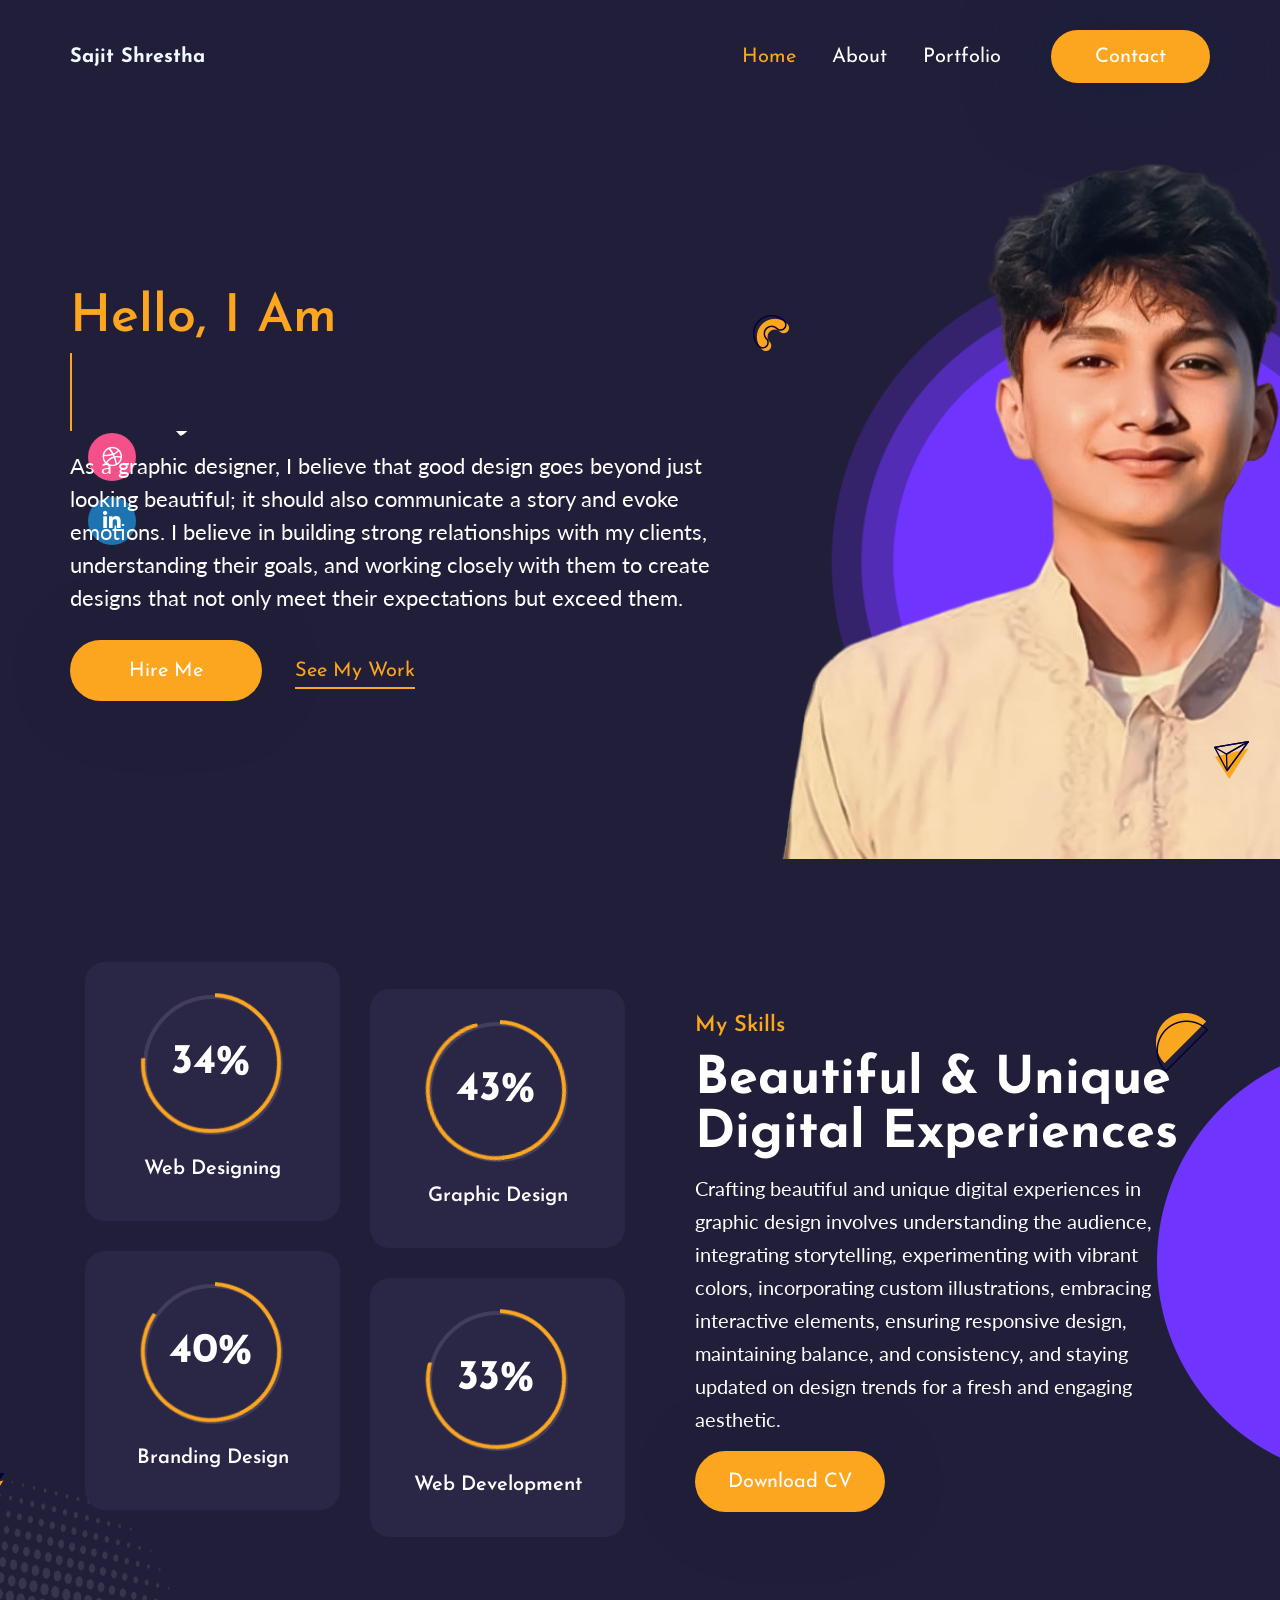
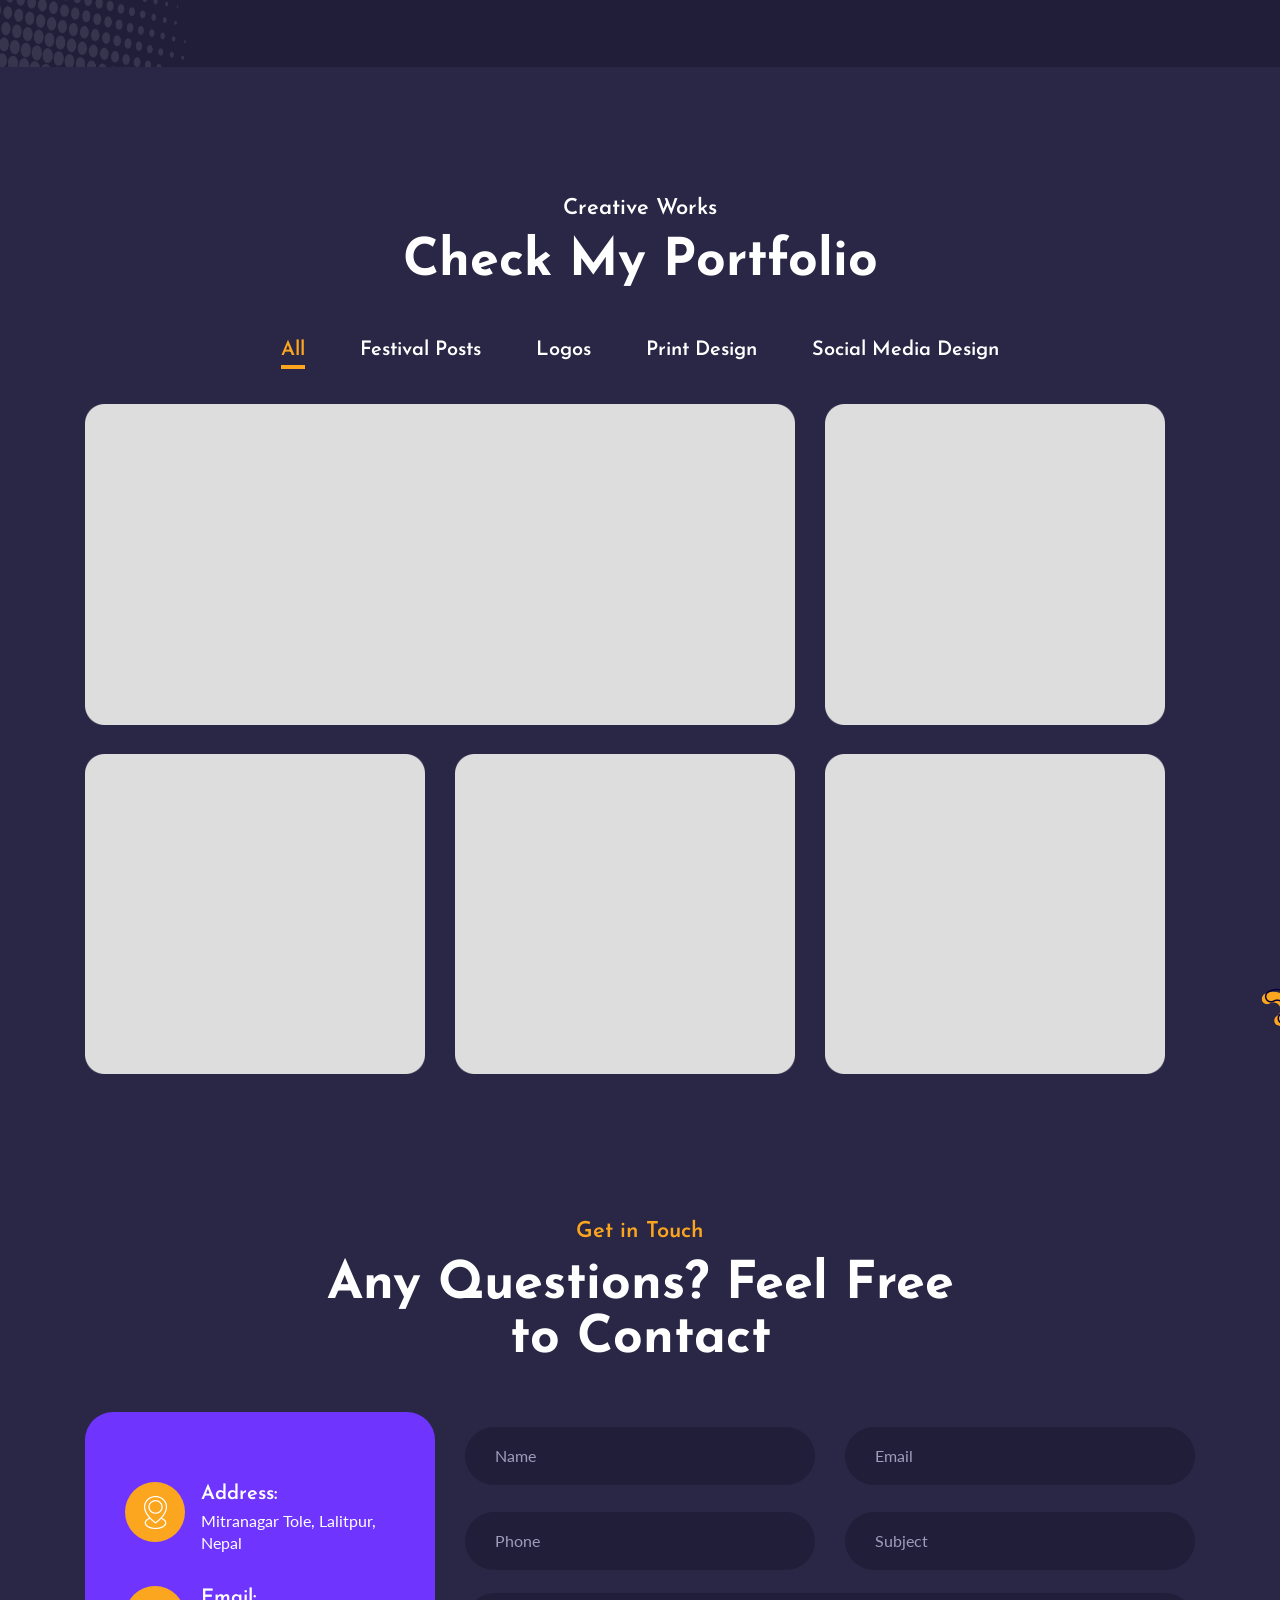
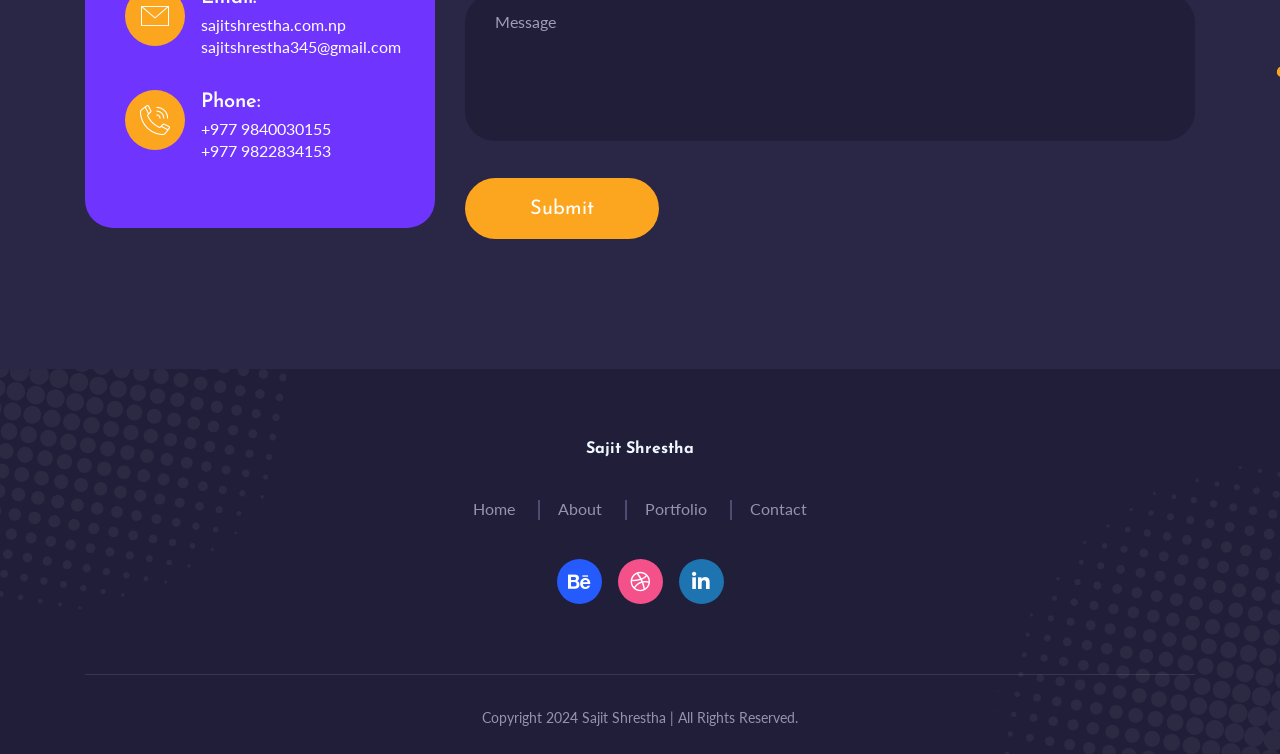
==== commit 04e990e2: "added resume" ====
--- a/index.html
+++ b/index.html
@@ -630,8 +630,8 @@
    </script>
      <script>
       function downloadImage() {
-        source = 'assets/image/cv-img.png';
-      const fileName = 'test-image.png';
+        source = 'assets/resume/sajitcv.pdf';
+      const fileName = 'resume.pdf';
       var el = document.createElement("a");
       el.setAttribute("href", source);
       el.setAttribute("download", fileName);
